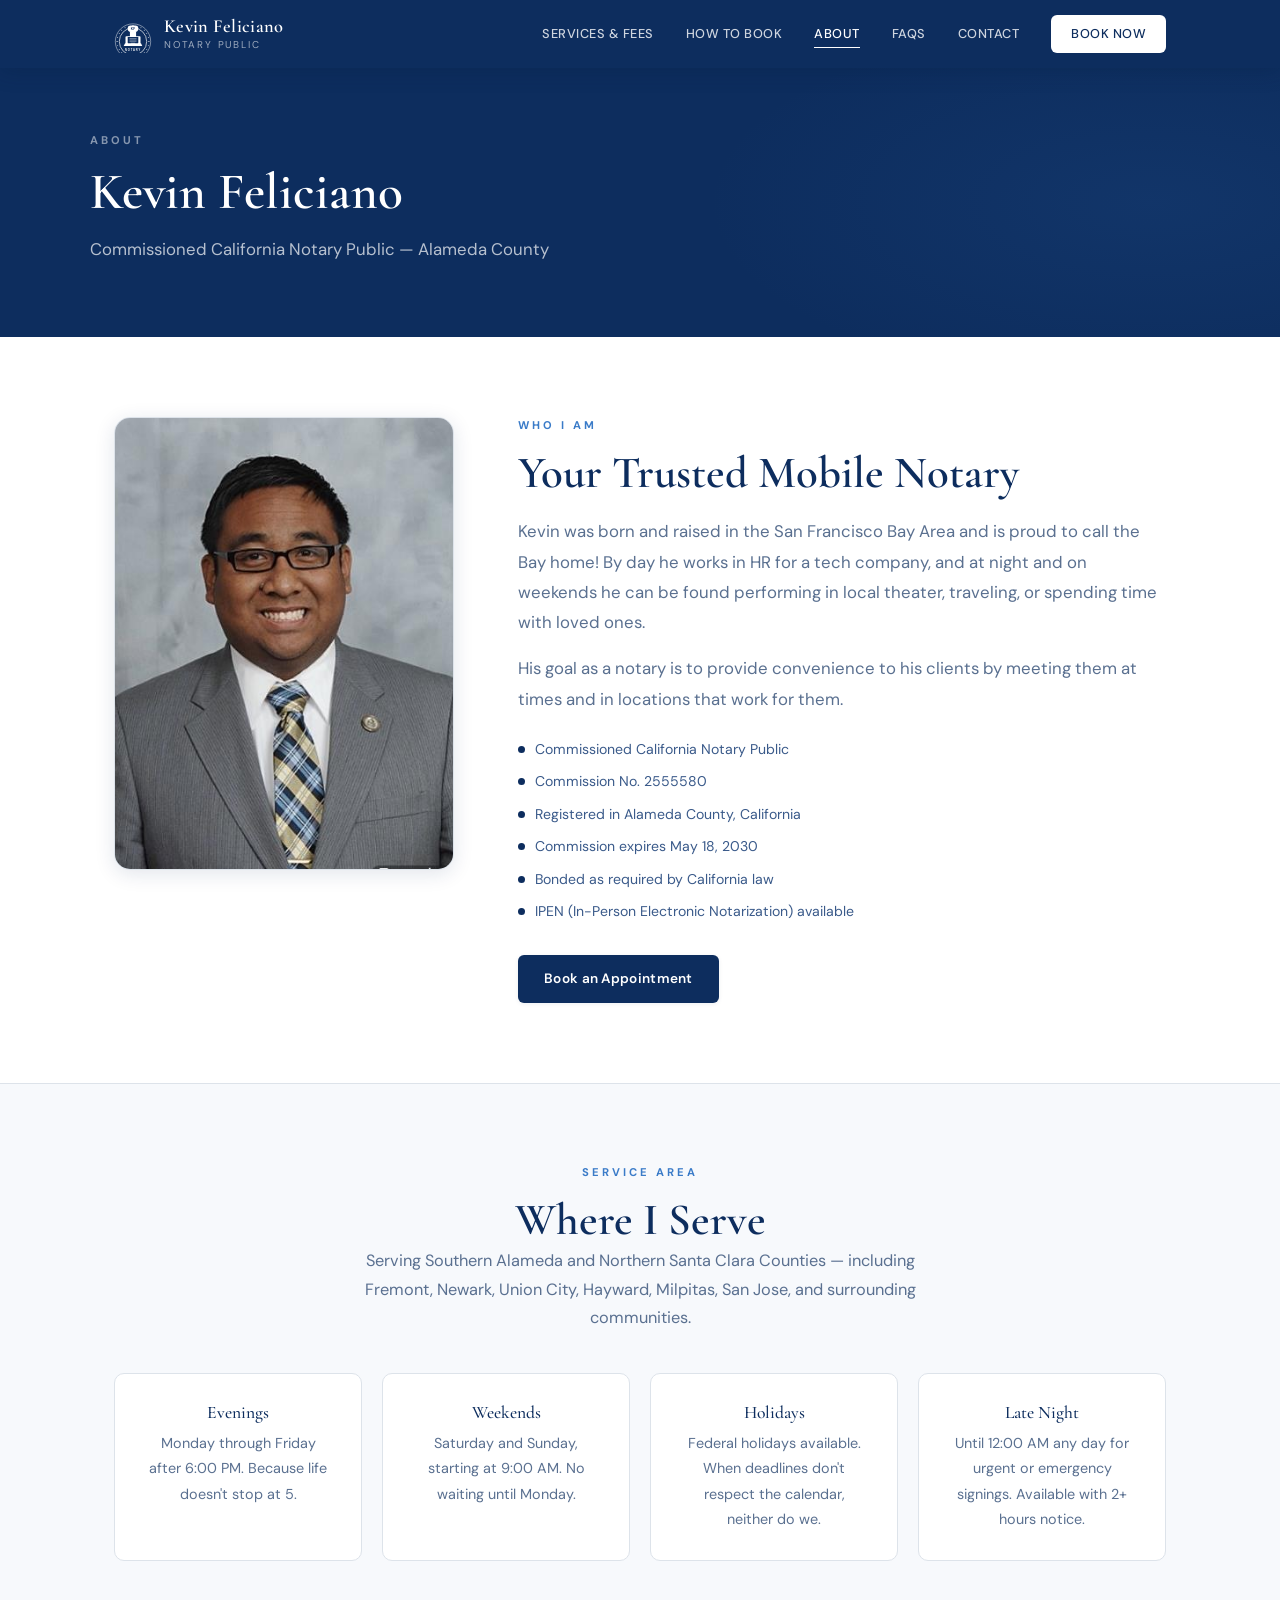
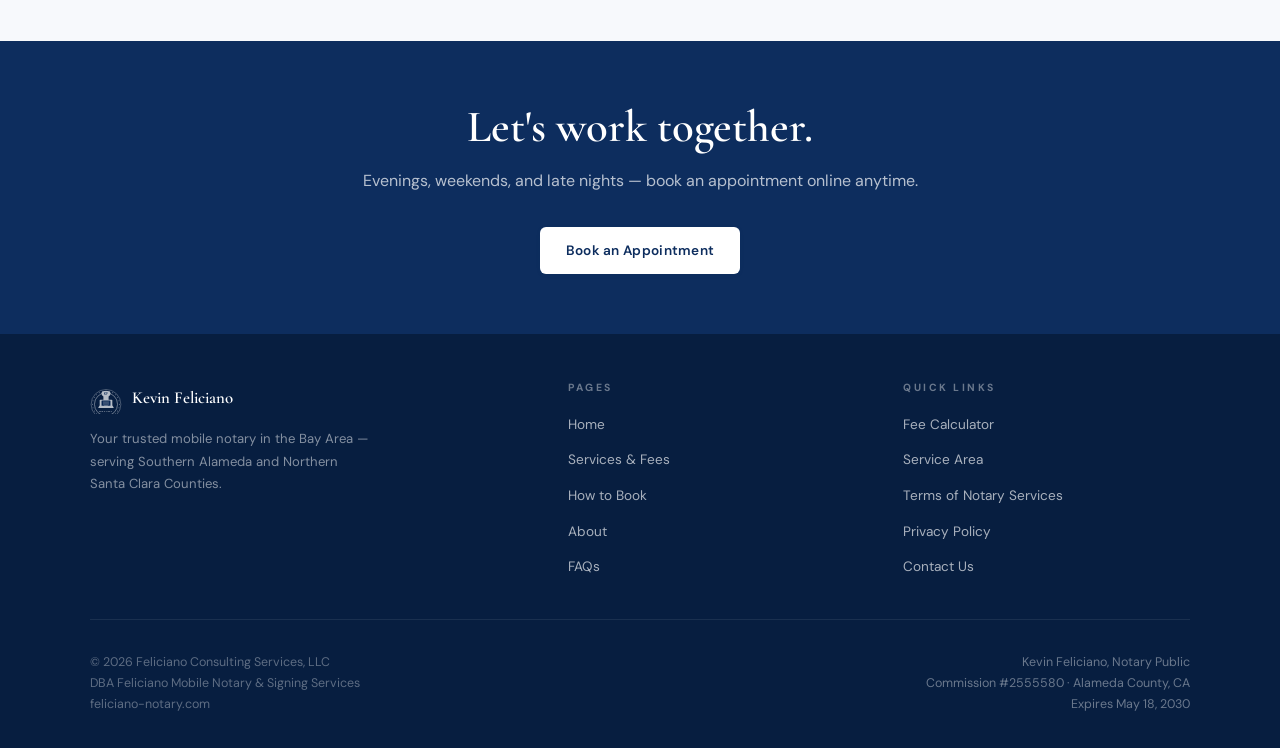
==== about.html @ 1e24d662 "v1" ====
<!DOCTYPE html>
<html lang="en">
<head>
  <meta charset="UTF-8"/><meta name="viewport" content="width=device-width, initial-scale=1.0"/>
  <meta name="description" content="About Kevin Feliciano — commissioned California Notary Public serving Fremont and Southern Alameda County."/>
  <title>About | Feliciano Mobile Notary</title>
  <link rel="stylesheet" href="css/style.css"/>
  <link rel="icon" type="image/png" href="images/favicon-32.png"/>
<!-- Built: 2026-06-03 -->
</head>
<body>
<nav class="nav">
  <div class="nav-inner">
    <a href="index.html" class="nav-brand">
      <svg class="logo-mark" width="38" height="38" viewBox="-43 -58 86 82">
        <circle cx="0" cy="0" r="40" fill="none" stroke="white" stroke-width="1"/>
        <g fill="white"><circle cx="0" cy="-36" r="1.3"/><circle cx="9.3" cy="-34.8" r="1.1"/><circle cx="18" cy="-31.2" r="1.1"/><circle cx="25.5" cy="-25.5" r="1.1"/><circle cx="31.2" cy="-18" r="1.1"/><circle cx="34.8" cy="-9.3" r="1.1"/><circle cx="36" cy="0" r="1.3"/><circle cx="34.8" cy="9.3" r="1.1"/><circle cx="31.2" cy="18" r="1.1"/><circle cx="25.5" cy="25.5" r="1.1"/><circle cx="18" cy="31.2" r="1.1"/><circle cx="9.3" cy="34.8" r="1.1"/><circle cx="0" cy="36" r="1.3"/><circle cx="-9.3" cy="34.8" r="1.1"/><circle cx="-18" cy="31.2" r="1.1"/><circle cx="-25.5" cy="25.5" r="1.1"/><circle cx="-31.2" cy="18" r="1.1"/><circle cx="-34.8" cy="9.3" r="1.1"/><circle cx="-36" cy="0" r="1.3"/><circle cx="-34.8" cy="-9.3" r="1.1"/><circle cx="-31.2" cy="-18" r="1.1"/><circle cx="-25.5" cy="-25.5" r="1.1"/><circle cx="-18" cy="-31.2" r="1.1"/><circle cx="-9.3" cy="-34.8" r="1.1"/></g>
        <circle cx="0" cy="0" r="31" fill="none" stroke="white" stroke-width="1.5"/>
        <path d="M-21,10 L-18,4 L18,4 L21,10 Z" fill="white"/><rect x="-17" y="-12" width="34" height="18" rx="2" fill="white"/><rect x="-7" y="-24" width="14" height="14" rx="2" fill="white"/><rect x="-12" y="-36" width="24" height="14" rx="7" fill="white"/>
        <text x="0" y="-26" font-family="Arial,sans-serif" font-size="7" font-weight="700" fill="#0d2d5e" text-anchor="middle" letter-spacing="0.5">KF</text>
        <rect x="-12" y="-10" width="24" height="14" rx="1" fill="#0d2d5e"/><line x1="-8" y1="-6" x2="8" y2="-6" stroke="white" stroke-width="1.3"/><line x1="-8" y1="-1" x2="8" y2="-1" stroke="white" stroke-width="1.3"/><line x1="-5" y1="4" x2="5" y2="4" stroke="white" stroke-width="1.3"/>
        <text x="0" y="21" font-family="Arial,sans-serif" font-size="6" font-weight="700" fill="white" letter-spacing="2" text-anchor="middle">NOTARY</text>
      </svg>
      <div class="nav-wordmark"><span class="name">Kevin Feliciano</span><span class="sub">Notary Public</span></div>
    </a>
    <div class="nav-links">
      <div class="nav-dropdown">
        <a href="services.html">Services &amp; Fees</a>
        <div class="nav-dropdown-menu">
          <a href="services.html">Services &amp; Fees</a>
          <a href="service-area.html">Service Area</a>
          <a href="calculator.html">Fee Calculator</a>
        </div>
      </div>
      <a href="book.html">How to Book</a>
      <div class="nav-dropdown">
        <a href="about.html" class="active">About</a>
        <div class="nav-dropdown-menu">
          <a href="about.html">About</a>
          <a href="contact.html">Contact</a>
          <a href="service-area.html">Service Area</a>
          <a href="terms.html">Full Terms</a>
        </div>
      </div>
      <a href="faq.html">FAQs</a>
      <a href="contact.html">Contact</a>
      <a href="book.html" class="nav-cta" style="color:#0d2d5e">Book Now</a>
    </div>
    <button class="nav-mobile-toggle" aria-label="Menu"><span></span><span></span><span></span></button>
  </div>
</nav>

<section class="page-hero">
  <div class="page-hero-inner">
    <span class="eyebrow" style="color:rgba(255,255,255,0.5)">About</span>
    <h1>Kevin Feliciano</h1>
    <p>Commissioned California Notary Public — Alameda County</p>
  </div>
</section>

<section class="section">
  <div class="container">
    <div class="about-grid scroll-reveal">
      <div class="about-photo">
        <img src="images/headshot.jpg" alt="Kevin Feliciano, Notary Public" style="width:100%;height:100%;object-fit:cover;object-position:center top"/>
      </div>
      <div class="about-content">
        <span class="eyebrow">Who I Am</span>
        <h2>Your Trusted Mobile Notary</h2>
        <p class="mt-16" style="font-size:1.05rem;line-height:1.8">
          Kevin was born and raised in the San Francisco Bay Area and is proud to call the Bay home! By day he works in HR for a tech company, and at night and on weekends he can be found performing in local theater, traveling, or spending time with loved ones.
        </p>
        <p class="mt-16" style="font-size:1.05rem;line-height:1.8">
          His goal as a notary is to provide convenience to his clients by meeting them at times and in locations that work for them.
        </p>
        <div class="credentials">
          <div class="credential-item"><span class="credential-dot"></span>Commissioned California Notary Public</div>
          <div class="credential-item"><span class="credential-dot"></span>Commission No. 2555580</div>
          <div class="credential-item"><span class="credential-dot"></span>Registered in Alameda County, California</div>
          <div class="credential-item"><span class="credential-dot"></span>Commission expires May 18, 2030</div>
          <div class="credential-item"><span class="credential-dot"></span>Bonded as required by California law</div>
          <div class="credential-item"><span class="credential-dot"></span>IPEN (In-Person Electronic Notarization) available</div>
        </div>
<a href="book.html" class="btn btn-primary">Book an Appointment</a>
      </div>
    </div>
  </div>
</section>

<hr class="divider"/>

<section class="section section-alt">
  <div class="container">
    <div class="section-header text-center scroll-reveal">
      <span class="eyebrow">Service Area</span>
      <h2>Where I Serve</h2>
      <p style="text-align:center;margin:0 auto">Serving Southern Alameda and Northern Santa Clara Counties — including Fremont, Newark, Union City, Hayward, Milpitas, San Jose, and surrounding communities.</p>
    </div>
    <div class="cards-grid scroll-reveal">
      <div class="card text-center">
        <h3>Evenings</h3>
        <p>Monday through Friday after 6:00 PM. Because life doesn't stop at 5.</p>
      </div>
      <div class="card text-center">
        <h3>Weekends</h3>
        <p>Saturday and Sunday, starting at 9:00 AM. No waiting until Monday.</p>
      </div>
      <div class="card text-center">
        <h3>Holidays</h3>
        <p>Federal holidays available. When deadlines don't respect the calendar, neither do we.</p>
      </div>
      <div class="card text-center">
        <h3>Late Night</h3>
        <p>Until 12:00 AM any day for urgent or emergency signings. Available with 2+ hours notice.</p>
      </div>
    </div>
  </div>
</section>

<section class="cta-banner scroll-reveal">
  <div class="container">
    <h2>Let's work together.</h2>
    <p>Evenings, weekends, and late nights — book an appointment online anytime.</p>
    <div class="btn-group">
      <a href="book.html" class="btn btn-white">Book an Appointment</a>
    </div>
  </div>
</section>

<footer class="footer">
  <div class="footer-inner">
    <div class="footer-top">
      <div class="footer-brand">
        <div style="display:flex;align-items:center;gap:10px">
          <svg width="32" height="32" viewBox="-43 -58 86 82" opacity="0.7">
            <circle cx="0" cy="0" r="40" fill="none" stroke="white" stroke-width="1"/>
            <g fill="white"><circle cx="0" cy="-36" r="1.3"/><circle cx="9.3" cy="-34.8" r="1.1"/><circle cx="18" cy="-31.2" r="1.1"/><circle cx="25.5" cy="-25.5" r="1.1"/><circle cx="31.2" cy="-18" r="1.1"/><circle cx="34.8" cy="-9.3" r="1.1"/><circle cx="36" cy="0" r="1.3"/><circle cx="34.8" cy="9.3" r="1.1"/><circle cx="31.2" cy="18" r="1.1"/><circle cx="25.5" cy="25.5" r="1.1"/><circle cx="18" cy="31.2" r="1.1"/><circle cx="9.3" cy="34.8" r="1.1"/><circle cx="0" cy="36" r="1.3"/><circle cx="-9.3" cy="34.8" r="1.1"/><circle cx="-18" cy="31.2" r="1.1"/><circle cx="-25.5" cy="25.5" r="1.1"/><circle cx="-31.2" cy="18" r="1.1"/><circle cx="-34.8" cy="9.3" r="1.1"/><circle cx="-36" cy="0" r="1.3"/><circle cx="-34.8" cy="-9.3" r="1.1"/><circle cx="-31.2" cy="-18" r="1.1"/><circle cx="-25.5" cy="-25.5" r="1.1"/><circle cx="-18" cy="-31.2" r="1.1"/><circle cx="-9.3" cy="-34.8" r="1.1"/></g>
            <circle cx="0" cy="0" r="31" fill="none" stroke="white" stroke-width="1.5"/>
            <path d="M-21,10 L-18,4 L18,4 L21,10 Z" fill="white"/><rect x="-17" y="-12" width="34" height="18" rx="2" fill="white"/><rect x="-7" y="-24" width="14" height="14" rx="2" fill="white"/><rect x="-12" y="-36" width="24" height="14" rx="7" fill="white"/>
            <text x="0" y="-26" font-family="Arial,sans-serif" font-size="7" font-weight="700" fill="#0d2d5e" text-anchor="middle" letter-spacing="0.5">KF</text>
            <rect x="-12" y="-10" width="24" height="14" rx="1" fill="#0d2d5e"/><line x1="-8" y1="-6" x2="8" y2="-6" stroke="white" stroke-width="1.3"/><line x1="-8" y1="-1" x2="8" y2="-1" stroke="white" stroke-width="1.3"/><line x1="-5" y1="4" x2="5" y2="4" stroke="white" stroke-width="1.3"/>
            <text x="0" y="21" font-family="Arial,sans-serif" font-size="6" font-weight="700" fill="white" letter-spacing="2" text-anchor="middle">NOTARY</text>
          </svg>
          <div style="color:white;font-family:'Cormorant Garamond',serif;font-size:1.05rem;font-weight:600">Kevin Feliciano</div>
        </div>
        <p class="tagline">Your trusted mobile notary in the Bay Area — serving Southern Alameda and Northern Santa Clara Counties.</p>
      </div>
      <div class="footer-col">
        <h4>Pages</h4>
        <ul>
          <li><a href="index.html">Home</a></li>
          <li><a href="services.html">Services &amp; Fees</a></li>
          <li><a href="book.html">How to Book</a></li>
          <li><a href="about.html">About</a></li>
          <li><a href="faq.html">FAQs</a></li>
        </ul>
      </div>
      <div class="footer-col">
        <h4>Quick Links</h4>
        <ul>
          <li><a href="calculator.html">Fee Calculator</a></li>
          <li><a href="service-area.html">Service Area</a></li>
          <li><a href="terms.html">Terms of Notary Services</a></li>
          <li><a href="privacy.html">Privacy Policy</a></li>
          <li><a href="contact.html">Contact Us</a></li>
        </ul>
      </div>
    </div>
    <div class="footer-bottom">
      <p class="footer-copyright">&copy; 2026 Feliciano Consulting Services, LLC<br>DBA Feliciano Mobile Notary &amp; Signing Services<br>feliciano-notary.com</p>
      <p class="footer-commission">Kevin Feliciano, Notary Public<br>Commission #2555580 &middot; Alameda County, CA<br>Expires May 18, 2030</p>
    </div>
  </div>
</footer>
<script src="js/main.js"></script>
</body>
</html>
---- css/style.css ----
/* Built: 2026-06-03 */
/* ============================================================
   FELICIANO MOBILE NOTARY — Global Stylesheet
   feliciano-notary.com
   ============================================================ */

@import url('https://fonts.googleapis.com/css2?family=Cormorant+Garamond:wght@400;500;600;700&family=DM+Sans:wght@300;400;500;600;700&display=swap');

/* ── CSS Variables ── */
:root {
  --navy:       #0d2d5e;
  --navy-dark:  #071e40;
  --navy-mid:   #1a3f78;
  --navy-light: #2e5fa3;
  --blue-accent:#3a7bc8;
  --white:      #ffffff;
  --off-white:  #f7f9fc;
  --light-blue: #e8eef8;
  --border:     #dde3ea;
  --text-dark:  #0a1e38;
  --text-mid:   #3a5a8a;
  --text-soft:  #5a7090;
  --text-muted: #8a9ab0;
  --green:      #1a7a4a;
  --red:        #c0392b;
  --gold:       #c9a84c;

  --font-display: 'Cormorant Garamond', Georgia, serif;
  --font-body:    'DM Sans', system-ui, sans-serif;

  --radius-sm: 6px;
  --radius-md: 10px;
  --radius-lg: 16px;
  --shadow-sm: 0 1px 4px rgba(13,45,94,0.08);
  --shadow-md: 0 4px 20px rgba(13,45,94,0.12);
  --shadow-lg: 0 12px 40px rgba(13,45,94,0.18);

  --max-width: 1100px;
  --section-pad: 80px 24px;
}

/* ── Reset ── */
*, *::before, *::after { box-sizing: border-box; margin: 0; padding: 0; }
html { scroll-behavior: smooth; -webkit-text-size-adjust: 100%; }
body {
  font-family: var(--font-body);
  color: var(--text-dark);
  background: var(--white);
  line-height: 1.6;
  font-size: 16px;
  overflow-x: hidden;
}
img { max-width: 100%; display: block; }
a { color: inherit; text-decoration: none; }
ul { list-style: none; }
button { cursor: pointer; border: none; background: none; font-family: inherit; }

/* ── Typography ── */
h1, h2, h3, h4 {
  font-family: var(--font-display);
  line-height: 1.2;
  color: var(--navy);
}
h1 { font-size: clamp(2.2rem, 5vw, 3.8rem); font-weight: 600; }
h2 { font-size: clamp(1.8rem, 3.5vw, 2.8rem); font-weight: 600; }
h3 { font-size: clamp(1.2rem, 2vw, 1.5rem); font-weight: 500; }
h4 { font-size: 1.1rem; font-weight: 500; }
p  { color: var(--text-soft); line-height: 1.75; }

.eyebrow {
  font-family: var(--font-body);
  font-size: 0.7rem;
  font-weight: 700;
  letter-spacing: 3px;
  text-transform: uppercase;
  color: var(--blue-accent);
  margin-bottom: 12px;
  display: block;
}

/* ── Layout ── */
.container { max-width: var(--max-width); margin: 0 auto; padding: 0 24px; }
.section    { padding: var(--section-pad); }
.section-alt { background: var(--off-white); }
.section-navy {
  background: var(--navy);
  color: var(--white);
}
.section-navy h2, .section-navy h3 { color: var(--white); }
.section-navy p { color: rgba(255,255,255,0.75); }
.section-navy .eyebrow { color: rgba(255,255,255,0.55); }

/* ── Buttons ── */
.btn {
  display: inline-flex;
  align-items: center;
  gap: 8px;
  padding: 13px 26px;
  border-radius: var(--radius-sm);
  font-family: var(--font-body);
  font-size: 0.85rem;
  font-weight: 600;
  letter-spacing: 0.3px;
  transition: all 0.2s ease;
  white-space: nowrap;
}
.btn-primary {
  background: var(--navy);
  color: var(--white);
  box-shadow: var(--shadow-sm);
}
.btn-primary:hover { background: var(--navy-dark); box-shadow: var(--shadow-md); transform: translateY(-1px); }
.btn-white {
  background: var(--white);
  color: var(--navy);
  box-shadow: var(--shadow-sm);
}
.btn-white:hover { background: var(--off-white); transform: translateY(-1px); }
.btn-outline {
  background: transparent;
  color: var(--navy);
  border: 1.5px solid var(--navy);
}
.btn-outline:hover { background: var(--navy); color: var(--white); }
.btn-outline-white {
  background: transparent;
  color: var(--white);
  border: 1.5px solid rgba(255,255,255,0.5);
}
.btn-outline-white:hover { background: rgba(255,255,255,0.1); border-color: white; }
.btn-ghost {
  color: var(--navy);
  font-weight: 600;
  font-size: 0.85rem;
  padding: 0;
  display: inline-flex;
  align-items: center;
  gap: 6px;
}
.btn-ghost:hover { color: var(--blue-accent); }
.btn-ghost::after { content: '→'; transition: transform 0.2s; }
.btn-ghost:hover::after { transform: translateX(4px); }

/* ── Navigation ── */
.nav {
  background: var(--navy);
  position: sticky;
  top: 0;
  z-index: 100;
  box-shadow: 0 2px 20px rgba(7,30,64,0.3);
}
.nav-inner {
  max-width: var(--max-width);
  margin: 0 auto;
  padding: 0 24px;
  display: flex;
  align-items: center;
  justify-content: space-between;
  height: 68px;
}
.nav-brand {
  display: flex;
  align-items: center;
  gap: 12px;
}
.nav-wordmark { color: var(--white); }
.nav-wordmark .name {
  font-family: var(--font-display);
  font-size: 1.15rem;
  font-weight: 600;
  letter-spacing: 0.3px;
  display: block;
  line-height: 1.2;
}
.nav-wordmark .sub {
  font-size: 0.62rem;
  letter-spacing: 1.8px;
  text-transform: uppercase;
  color: rgba(255,255,255,0.6);
  display: block;
}
.nav-links {
  display: flex;
  align-items: center;
  gap: 32px;
}
.nav-links a {
  color: rgba(255,255,255,0.8);
  font-size: 0.8rem;
  font-weight: 500;
  letter-spacing: 0.5px;
  text-transform: uppercase;
  transition: color 0.2s;
  position: relative;
}
.nav-links a::after {
  content: '';
  position: absolute;
  bottom: -4px;
  left: 0;
  width: 0;
  height: 1.5px;
  background: var(--white);
  transition: width 0.2s;
}
.nav-links a:hover { color: var(--white); }
.nav-links a:hover::after { width: 100%; }
.nav-links a.active { color: var(--white); }
.nav-links a.active::after { width: 100%; }
.nav-cta {
  background: var(--white);
  color: var(--navy);
  padding: 9px 20px;
  border-radius: var(--radius-sm);
  font-size: 0.8rem;
  font-weight: 700;
  transition: all 0.2s;
}
.nav-cta:hover { background: var(--light-blue); transform: translateY(-1px); }
.nav-mobile-toggle { display: none; }

/* Mobile nav */
@media(max-width:768px) {
  .nav-links { display: none; flex-direction: column; gap: 0; }
  .nav-links.open {
    display: flex;
    position: absolute;
    top: 68px;
    left: 0;
    right: 0;
    background: var(--navy-dark);
    padding: 16px 0;
    box-shadow: var(--shadow-lg);
  }
  .nav-links a { padding: 14px 24px; color: rgba(255,255,255,0.85); }
  .nav-links a::after { display: none; }
  .nav-links .nav-cta { margin: 12px 24px 4px; display: block; text-align: center; }
  .nav-mobile-toggle {
    display: flex;
    flex-direction: column;
    gap: 5px;
    padding: 8px;
    cursor: pointer;
  }
  .nav-mobile-toggle span {
    display: block;
    width: 22px;
    height: 2px;
    background: white;
    border-radius: 2px;
    transition: all 0.3s;
  }
}

/* ── Logo SVG (inline, reused in nav + footer) ── */
.logo-mark { flex-shrink: 0; }

/* ── Hero ── */
.hero {
  background: var(--navy);
  position: relative;
  overflow: hidden;
  padding: 100px 24px 110px;
}
.hero::before {
  content: '';
  position: absolute;
  inset: 0;
  background:
    radial-gradient(ellipse 60% 80% at 80% 50%, rgba(58,123,200,0.12) 0%, transparent 70%),
    radial-gradient(ellipse 40% 60% at 10% 80%, rgba(13,45,94,0.4) 0%, transparent 60%);
  pointer-events: none;
}
.hero-inner {
  max-width: var(--max-width);
  margin: 0 auto;
  position: relative;
  z-index: 1;
  display: grid;
  grid-template-columns: 1fr auto;
  gap: 60px;
  align-items: center;
}
.hero-badge {
  display: inline-flex;
  align-items: center;
  gap: 8px;
  background: rgba(255,255,255,0.1);
  border: 1px solid rgba(255,255,255,0.15);
  color: rgba(255,255,255,0.9);
  font-size: 0.7rem;
  font-weight: 600;
  letter-spacing: 2.5px;
  text-transform: uppercase;
  padding: 7px 16px;
  border-radius: 40px;
  margin-bottom: 24px;
}
.hero-badge::before { content: '✦'; font-size: 0.6rem; color: var(--gold); }
.hero h1 {
  color: var(--white);
  font-size: clamp(2.4rem, 5vw, 4rem);
  line-height: 1.15;
  margin-bottom: 20px;
  font-weight: 600;
}
.hero h1 em { font-style: italic; color: rgba(255,255,255,0.75); }
.hero-tagline {
  color: rgba(255,255,255,0.72);
  font-size: 1.05rem;
  line-height: 1.7;
  max-width: 480px;
  margin-bottom: 36px;
}
.hero-btns { display: flex; gap: 14px; flex-wrap: wrap; }
.hero-seal {
  opacity: 0.06;
  flex-shrink: 0;
}
#hero-calc {
  align-self: flex-start;
}
@media(max-width:960px) {
  .hero-inner { grid-template-columns: 1fr; }
  #hero-calc { width: 100%; max-width: 400px; }
  .hero-seal { display: none; }
}
@media(max-width:768px) {
  .hero { padding: 48px 24px 56px; }
  #hero-calc { display: none; }
}

/* ── Trust bar ── */
.trust-bar {
  background: var(--off-white);
  border-top: 1px solid var(--border);
  border-bottom: 1px solid var(--border);
  padding: 16px 24px;
}
.trust-bar-inner {
  max-width: var(--max-width);
  margin: 0 auto;
  display: flex;
  align-items: center;
  gap: 32px;
  flex-wrap: wrap;
  justify-content: center;
}
.trust-item {
  display: flex;
  align-items: center;
  gap: 8px;
  font-size: 0.78rem;
  font-weight: 600;
  color: var(--text-mid);
  letter-spacing: 0.3px;
}
.trust-dot {
  width: 5px;
  height: 5px;
  background: var(--navy);
  border-radius: 50%;
  flex-shrink: 0;
}

/* ── Section header ── */
.section-header { margin-bottom: 40px; }
.section-header p { max-width: 560px; margin-top: 12px; font-size: 1.02rem; }

/* ── Cards ── */
.card {
  background: var(--white);
  border: 1px solid var(--border);
  border-radius: var(--radius-md);
  padding: 28px;
  transition: box-shadow 0.2s, transform 0.2s;
}
.card:hover { box-shadow: var(--shadow-md); transform: translateY(-2px); }
.card-top-accent { border-top: 3px solid var(--navy); }

.cards-grid { display: grid; grid-template-columns: repeat(auto-fit, minmax(240px, 1fr)); gap: 20px; }

.card h3 { font-size: 1.1rem; margin-bottom: 8px; }
.card p  { font-size: 0.9rem; }
.card-price {
  font-family: var(--font-display);
  font-size: 1.8rem;
  font-weight: 600;
  color: var(--navy);
  margin-top: 16px;
}
.card-price span { font-size: 0.85rem; font-weight: 400; color: var(--text-muted); font-family: var(--font-body); }

/* ── Fee table ── */
.fee-table-wrap { overflow-x: auto; border-radius: var(--radius-md); border: 1px solid var(--border); }
.fee-table {
  width: 100%;
  border-collapse: collapse;
  font-size: 0.9rem;
}
.fee-table th {
  background: var(--navy);
  color: var(--white);
  padding: 13px 18px;
  text-align: left;
  font-size: 0.75rem;
  letter-spacing: 1px;
  text-transform: uppercase;
  font-weight: 600;
  font-family: var(--font-body);
}
.fee-table td {
  padding: 12px 18px;
  border-bottom: 1px solid var(--border);
  color: var(--text-dark);
}
.fee-table tr:last-child td { border-bottom: none; }
.fee-table tr:nth-child(even) td { background: var(--off-white); }
.tag-na    { color: var(--red);   font-weight: 600; font-size: 0.82rem; }
.tag-free  { color: var(--green); font-weight: 600; font-size: 0.82rem; }
.tag-fee   { color: var(--navy);  font-weight: 700; font-size: 0.88rem; }

/* ── Steps ── */
.steps { display: flex; flex-direction: column; gap: 0; }
.step {
  display: grid;
  grid-template-columns: 48px 1fr;
  gap: 20px;
  align-items: flex-start;
  padding: 24px 0;
  border-bottom: 1px solid var(--border);
}
.step:last-child { border-bottom: none; }
.step-num {
  width: 44px;
  height: 44px;
  background: var(--navy);
  color: var(--white);
  border-radius: 50%;
  display: flex;
  align-items: center;
  justify-content: center;
  font-family: var(--font-display);
  font-size: 1.2rem;
  font-weight: 600;
  flex-shrink: 0;
}
.step-content h3 { font-size: 1.05rem; margin-bottom: 6px; }
.step-content p  { font-size: 0.9rem; }

/* ── FAQ ── */
.faq-list { display: flex; flex-direction: column; gap: 0; }
.faq-item {
  border-bottom: 1px solid var(--border);
}
.faq-item:first-child { border-top: 1px solid var(--border); }
.faq-q {
  width: 100%;
  text-align: left;
  padding: 18px 0;
  display: flex;
  justify-content: space-between;
  align-items: center;
  gap: 16px;
  font-family: var(--font-body);
  font-size: 0.95rem;
  font-weight: 600;
  color: var(--navy);
  background: none;
  border: none;
  cursor: pointer;
  transition: color 0.2s;
}
.faq-q:hover { color: var(--blue-accent); }
.faq-icon {
  width: 22px;
  height: 22px;
  border: 1.5px solid var(--border);
  border-radius: 50%;
  display: flex;
  align-items: center;
  justify-content: center;
  flex-shrink: 0;
  transition: all 0.2s;
  font-size: 0.75rem;
  color: var(--navy);
}
.faq-item.open .faq-icon { background: var(--navy); color: white; border-color: var(--navy); transform: rotate(45deg); }
.faq-a {
  font-size: 0.9rem;
  color: var(--text-soft);
  line-height: 1.75;
  max-height: 0;
  overflow: hidden;
  transition: max-height 0.35s ease, padding 0.2s ease;
  padding: 0;
}
.faq-item.open .faq-a { max-height: 400px; padding-bottom: 18px; }

/* ── CTA banner ── */
.cta-banner {
  background: var(--navy);
  padding: 60px 24px;
  text-align: center;
}
.cta-banner h2 { color: var(--white); margin-bottom: 12px; }
.cta-banner p  { color: rgba(255,255,255,0.7); margin-bottom: 32px; font-size: 1rem; }
.cta-banner .btn-group { display: flex; gap: 14px; justify-content: center; flex-wrap: wrap; }

/* ── Contact cards ── */
.contact-grid { display: grid; grid-template-columns: repeat(auto-fit, minmax(220px, 1fr)); gap: 16px; margin-bottom: 32px; }
.contact-card {
  background: var(--white);
  border: 1px solid var(--border);
  border-radius: var(--radius-md);
  padding: 20px 22px;
}
.contact-card .c-label {
  font-size: 0.65rem;
  font-weight: 700;
  letter-spacing: 2px;
  text-transform: uppercase;
  color: var(--text-muted);
  margin-bottom: 6px;
}
.contact-card .c-val {
  font-size: 0.95rem;
  font-weight: 700;
  color: var(--navy);
  word-break: break-word;
}
.contact-card .c-note { font-size: 0.78rem; color: var(--text-muted); margin-top: 3px; }

/* ── About ── */
.about-grid {
  display: grid;
  grid-template-columns: 340px 1fr;
  gap: 64px;
  align-items: start;
}
.about-photo {
  border-radius: var(--radius-lg);
  overflow: hidden;
  background: var(--light-blue);
  aspect-ratio: 3/4;
  display: flex;
  align-items: center;
  justify-content: center;
  border: 1px solid var(--border);
  box-shadow: var(--shadow-md);
}
.about-photo .placeholder {
  text-align: center;
  color: var(--text-muted);
  padding: 24px;
}
.about-photo .placeholder svg { margin: 0 auto 16px; opacity: 0.3; }
.about-photo .placeholder p { font-size: 0.85rem; }
.about-content .credentials {
  display: flex;
  flex-direction: column;
  gap: 10px;
  margin: 24px 0 32px;
}
.credential-item {
  display: flex;
  align-items: center;
  gap: 10px;
  font-size: 0.88rem;
  color: var(--text-mid);
}
.credential-dot {
  width: 7px;
  height: 7px;
  background: var(--navy);
  border-radius: 50%;
  flex-shrink: 0;
}
@media(max-width:768px) {
  .about-grid { grid-template-columns: 1fr; }
  .about-photo { aspect-ratio: 1/1; max-width: 280px; }
}

/* ── Teaser sections (home page) ── */
.teaser-grid { display: grid; grid-template-columns: 1fr 1fr; gap: 48px; align-items: center; }
.teaser-grid.reverse { direction: rtl; }
.teaser-grid.reverse > * { direction: ltr; }
@media(max-width:768px) {
  .teaser-grid { grid-template-columns: 1fr; gap: 32px; }
  .teaser-grid.reverse { direction: ltr; }
}
.teaser-visual {
  background: var(--light-blue);
  border-radius: var(--radius-lg);
  padding: 40px;
  display: flex;
  align-items: center;
  justify-content: center;
  aspect-ratio: 4/3;
  border: 1px solid var(--border);
}

/* ── Page hero (inner pages) ── */
.page-hero {
  background: var(--navy);
  padding: 64px 24px 72px;
  position: relative;
  overflow: hidden;
}
.page-hero::before {
  content: '';
  position: absolute;
  inset: 0;
  background: radial-gradient(ellipse 50% 100% at 90% 50%, rgba(58,123,200,0.1) 0%, transparent 70%);
}
.page-hero-inner {
  max-width: var(--max-width);
  margin: 0 auto;
  position: relative;
  z-index: 1;
}
.page-hero h1 { color: var(--white); font-size: clamp(2rem, 4vw, 3.2rem); margin-bottom: 12px; }
.page-hero p  { color: rgba(255,255,255,0.7); font-size: 1.05rem; max-width: 520px; }

/* ── Footer ── */
.footer { background: var(--navy-dark); padding: 48px 24px 32px; }
.footer-inner {
  max-width: var(--max-width);
  margin: 0 auto;
}
.footer-top {
  display: grid;
  grid-template-columns: 1.5fr 1fr 1fr;
  gap: 48px;
  padding-bottom: 40px;
  border-bottom: 1px solid rgba(255,255,255,0.08);
  margin-bottom: 32px;
}
.footer-brand .tagline {
  color: rgba(255,255,255,0.5);
  font-size: 0.82rem;
  line-height: 1.7;
  margin-top: 14px;
  max-width: 280px;
}
.footer-col h4 {
  color: rgba(255,255,255,0.4);
  font-family: var(--font-body);
  font-size: 0.65rem;
  font-weight: 700;
  letter-spacing: 2.5px;
  text-transform: uppercase;
  margin-bottom: 16px;
}
.footer-col ul { display: flex; flex-direction: column; gap: 10px; }
.footer-col ul a {
  color: rgba(255,255,255,0.65);
  font-size: 0.85rem;
  transition: color 0.2s;
}
.footer-col ul a:hover { color: var(--white); }
.footer-bottom {
  display: flex;
  justify-content: space-between;
  align-items: flex-start;
  gap: 24px;
  flex-wrap: wrap;
}
.footer-copyright {
  color: rgba(255,255,255,0.35);
  font-size: 0.78rem;
  line-height: 1.7;
}
.footer-commission {
  color: rgba(255,255,255,0.4);
  font-size: 0.78rem;
  text-align: right;
  line-height: 1.7;
}
@media(max-width:768px) {
  .footer-top { grid-template-columns: 1fr; gap: 32px; }
  .footer-bottom { flex-direction: column; }
  .footer-commission { text-align: left; }
}

/* ── Divider ── */
.divider { border: none; border-top: 1px solid var(--border); margin: 0; }

/* ── Animations ── */
@keyframes fadeUp {
  from { opacity: 0; transform: translateY(20px); }
  to   { opacity: 1; transform: translateY(0); }
}
.fade-up { animation: fadeUp 0.6s ease both; }
.fade-up-1 { animation-delay: 0.1s; }
.fade-up-2 { animation-delay: 0.2s; }
.fade-up-3 { animation-delay: 0.3s; }
.fade-up-4 { animation-delay: 0.4s; }

/* ── Utility ── */
.text-center { text-align: center; }
.text-center .section-header p { margin-left: auto; margin-right: auto; }
.mt-8  { margin-top: 8px; }
.mt-16 { margin-top: 16px; }
.mt-24 { margin-top: 24px; }
.mt-32 { margin-top: 32px; }
.mt-40 { margin-top: 40px; }
.mb-8  { margin-bottom: 8px; }
.mb-16 { margin-bottom: 16px; }
.mb-24 { margin-bottom: 24px; }
.mb-32 { margin-bottom: 32px; }
.gap-12 { gap: 12px; }
.flex   { display: flex; }
.flex-wrap { flex-wrap: wrap; }
.items-center { align-items: center; }
.two-col { display: grid; grid-template-columns: 1fr 1fr; gap: 48px; }
@media(max-width:768px) { .two-col { grid-template-columns: 1fr; gap: 32px; } }

/* ── Dropdown nav ── */
.nav-dropdown {
  position: relative;
  padding-bottom: 20px; /* extends hover zone downward so mouse doesn't leave */
  margin-bottom: -20px; /* compensates so layout isn't affected */
}
.nav-dropdown > a {
  display: flex;
  align-items: center;
}
.nav-dropdown-menu {
  position: absolute;
  top: calc(100% - 20px); /* sits flush under the extended padding */
  left: 50%;
  transform: translateX(-50%);
  background: var(--navy-dark);
  border: 1px solid rgba(255,255,255,0.08);
  border-radius: var(--radius-md);
  padding: 8px 0;
  min-width: 180px;
  opacity: 0;
  visibility: hidden;
  pointer-events: none;
  transition: opacity 0.15s ease;
  box-shadow: var(--shadow-lg);
  z-index: 200;
}
.nav-dropdown:hover .nav-dropdown-menu {
  opacity: 1;
  visibility: visible;
  pointer-events: auto;
}
.nav-dropdown-menu a {
  display: block;
  padding: 10px 18px;
  color: rgba(255,255,255,0.8) !important;
  font-size: 0.8rem !important;
  font-weight: 500 !important;
  transition: background 0.15s, color 0.15s;
  text-transform: uppercase;
  letter-spacing: 0.5px;
}
.nav-dropdown-menu a::after { display: none !important; }
.nav-dropdown-menu a:hover {
  background: rgba(255,255,255,0.07);
  color: white !important;
}
@media(max-width:768px) {
  .nav-dropdown { padding-bottom: 0; margin-bottom: 0; }
  .nav-dropdown-menu {
    position: static;
    opacity: 1;
    visibility: visible;
    pointer-events: auto;
    transform: none;
    box-shadow: none;
    border: none;
    border-radius: 0;
    background: rgba(0,0,0,0.2);
    padding: 0;
    min-width: unset;
    top: auto;
  }
  .nav-dropdown-menu a { padding: 10px 24px 10px 36px !important; }
}

/* Hide number input spin arrows */
input[type=number]::-webkit-inner-spin-button,
input[type=number]::-webkit-outer-spin-button { -webkit-appearance: none; margin: 0; }
input[type=number] { -moz-appearance: textfield; }
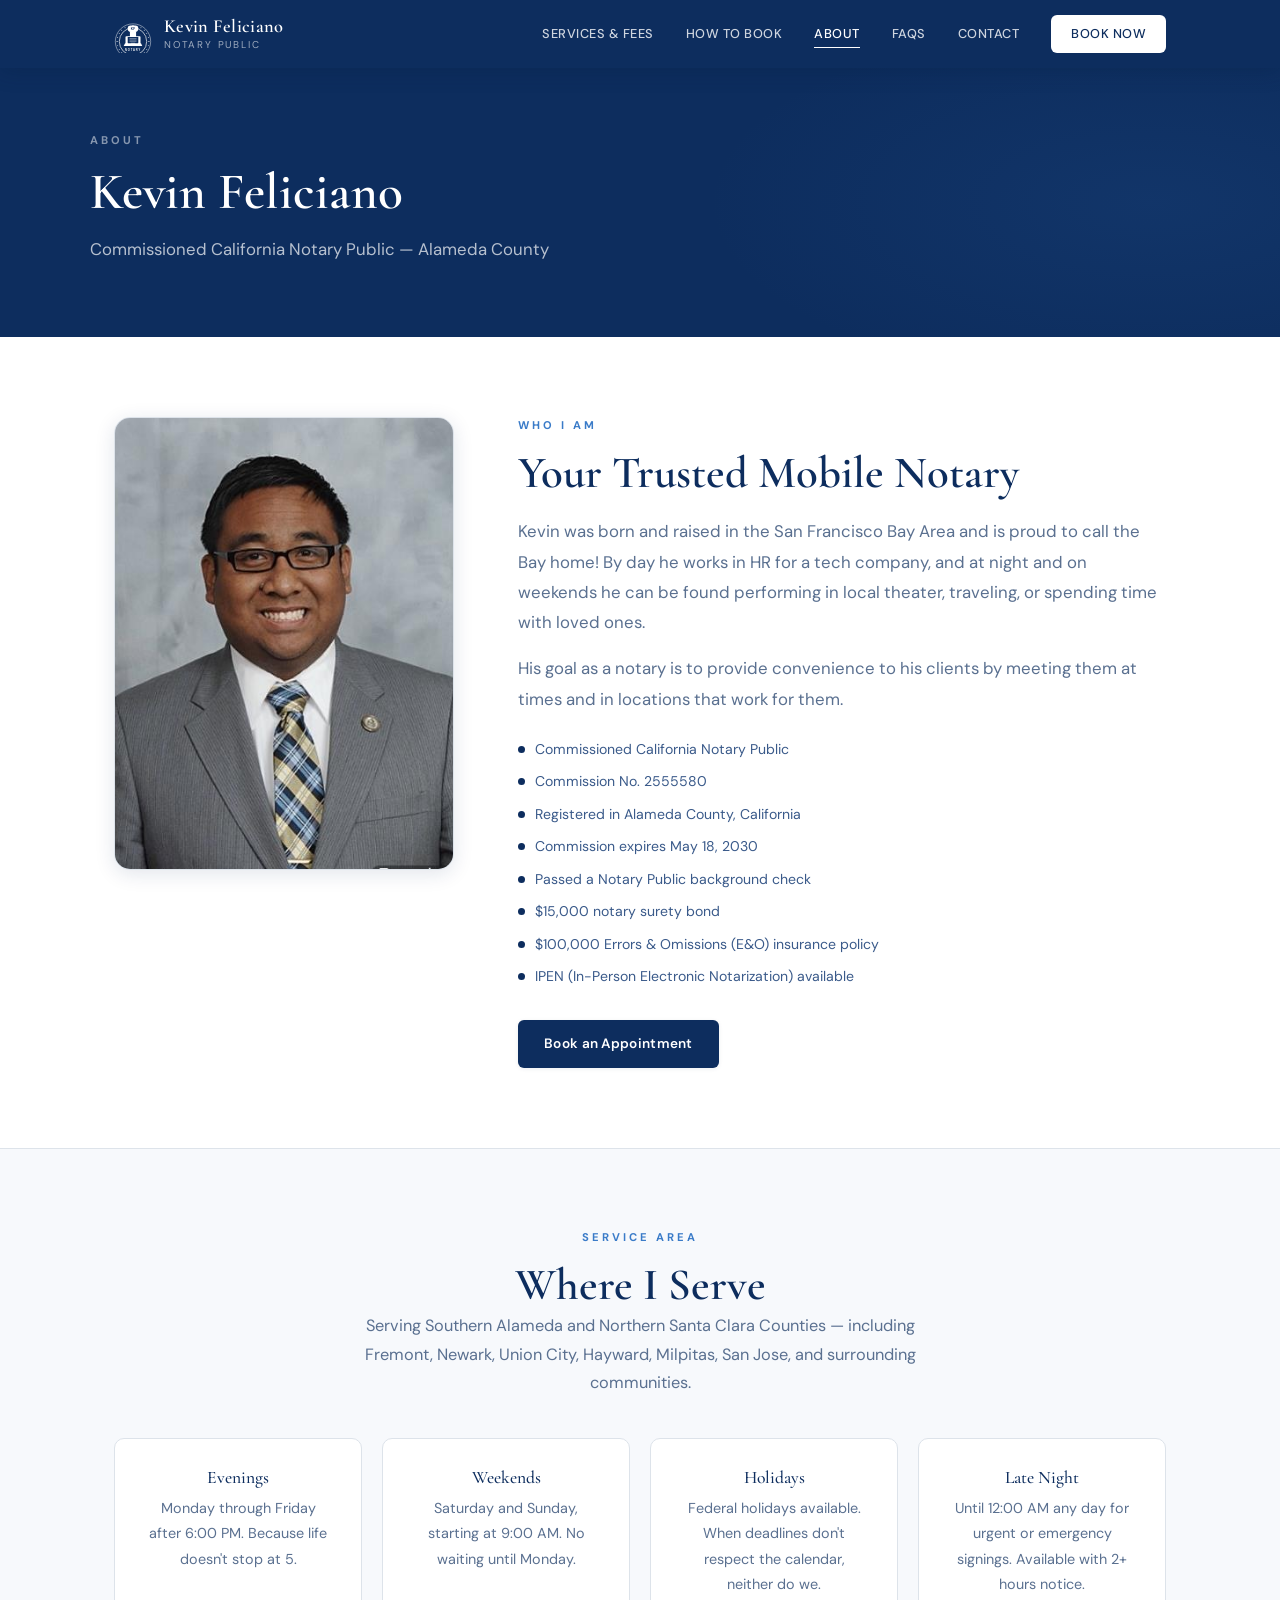
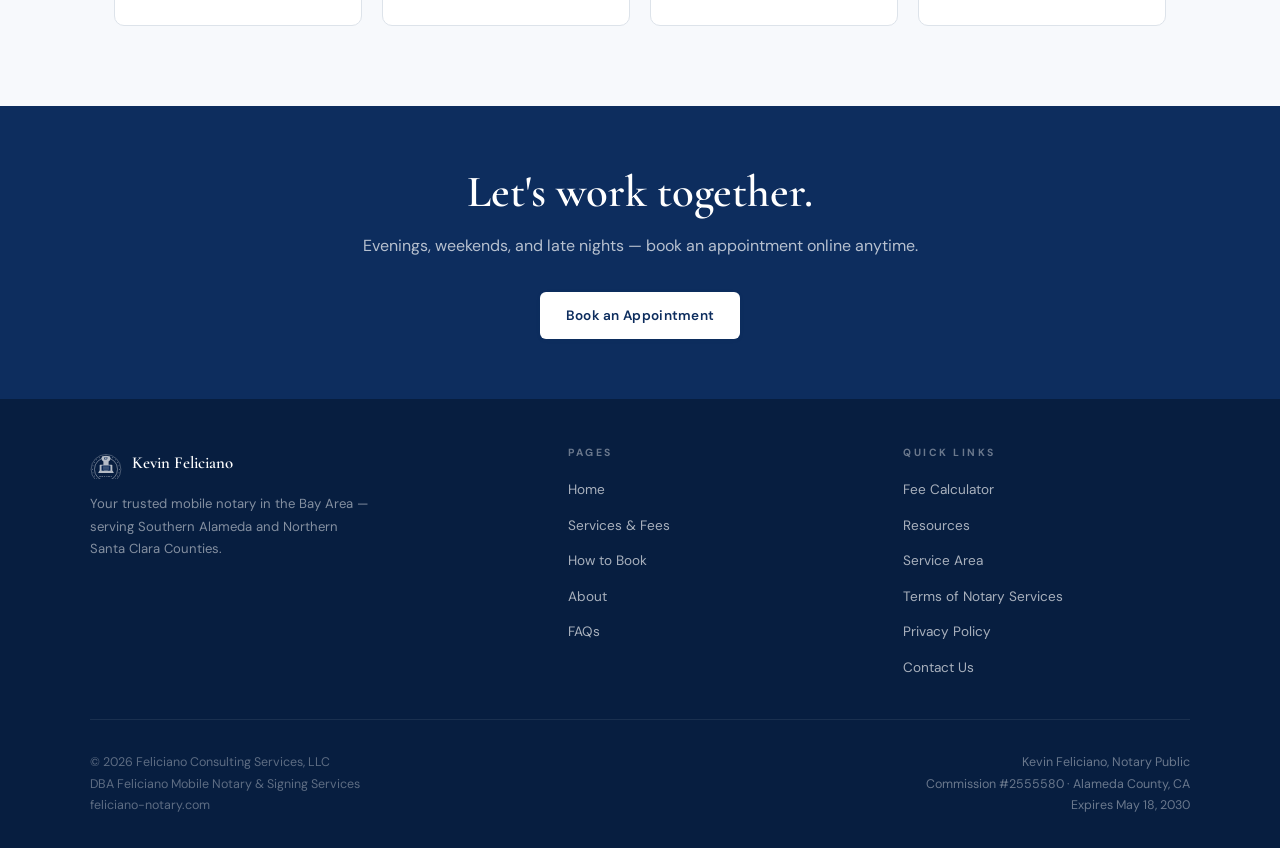
==== commit 38f4b2e8: "Add files via upload" ====
--- a/about.html
+++ b/about.html
@@ -7,6 +7,126 @@
   <link rel="stylesheet" href="css/style.css"/>
   <link rel="icon" type="image/png" href="images/favicon-32.png"/>
 <!-- Built: 2026-06-03 -->
+<script type="application/ld+json">
+{
+  "@context": "https://schema.org",
+  "@type": [
+    "LegalService",
+    "ProfessionalService"
+  ],
+  "name": "Feliciano Mobile Notary & Signing Services",
+  "legalName": "Feliciano Consulting Services, LLC",
+  "description": "Professional mobile notary services in Fremont, CA and the surrounding Bay Area. Available evenings, weekends, and holidays. Serving Southern Alameda and Northern Santa Clara Counties.",
+  "url": "https://www.feliciano-notary.com",
+  "founder": {
+    "@type": "Person",
+    "name": "Kevin Feliciano"
+  },
+  "areaServed": [
+    {
+      "@type": "City",
+      "name": "Fremont"
+    },
+    {
+      "@type": "City",
+      "name": "Newark"
+    },
+    {
+      "@type": "City",
+      "name": "Union City"
+    },
+    {
+      "@type": "City",
+      "name": "Hayward"
+    },
+    {
+      "@type": "City",
+      "name": "Milpitas"
+    },
+    {
+      "@type": "City",
+      "name": "San Jose"
+    },
+    {
+      "@type": "City",
+      "name": "Sunnyvale"
+    },
+    {
+      "@type": "City",
+      "name": "Santa Clara"
+    },
+    {
+      "@type": "City",
+      "name": "Castro Valley"
+    },
+    {
+      "@type": "City",
+      "name": "San Leandro"
+    },
+    {
+      "@type": "City",
+      "name": "Sunol"
+    },
+    {
+      "@type": "City",
+      "name": "San Lorenzo"
+    }
+  ],
+  "serviceArea": {
+    "@type": "GeoCircle",
+    "geoMidpoint": {
+      "@type": "GeoCoordinates",
+      "latitude": 37.5485,
+      "longitude": -121.9886
+    },
+    "geoRadius": "24140"
+  },
+  "priceRange": "$$",
+  "paymentAccepted": "Cash, Check, Card",
+  "openingHours": [
+    "Sa 09:00-21:00",
+    "Su 09:00-21:00",
+    "Mo-Fr 18:00-00:00"
+  ],
+  "makesOffer": [
+    {
+      "@type": "Offer",
+      "itemOffered": {
+        "@type": "Service",
+        "name": "Acknowledgment"
+      }
+    },
+    {
+      "@type": "Offer",
+      "itemOffered": {
+        "@type": "Service",
+        "name": "Jurat"
+      }
+    },
+    {
+      "@type": "Offer",
+      "itemOffered": {
+        "@type": "Service",
+        "name": "Certified Copy of Power of Attorney"
+      }
+    },
+    {
+      "@type": "Offer",
+      "itemOffered": {
+        "@type": "Service",
+        "name": "Loan Signing Services"
+      }
+    },
+    {
+      "@type": "Offer",
+      "itemOffered": {
+        "@type": "Service",
+        "name": "In-Person Electronic Notarization (IPEN)"
+      }
+    }
+  ]
+}
+</script>
 </head>
 <body>
 <nav class="nav">
@@ -30,6 +150,7 @@
           <a href="services.html">Services &amp; Fees</a>
           <a href="service-area.html">Service Area</a>
           <a href="calculator.html">Fee Calculator</a>
+          <a href="resources.html">Resources</a>
         </div>
       </div>
       <a href="book.html">How to Book</a>
@@ -78,7 +199,9 @@
           <div class="credential-item"><span class="credential-dot"></span>Commission No. 2555580</div>
           <div class="credential-item"><span class="credential-dot"></span>Registered in Alameda County, California</div>
           <div class="credential-item"><span class="credential-dot"></span>Commission expires May 18, 2030</div>
-          <div class="credential-item"><span class="credential-dot"></span>Bonded as required by California law</div>
+          <div class="credential-item"><span class="credential-dot"></span>Passed a Notary Public background check</div>
+          <div class="credential-item"><span class="credential-dot"></span>$15,000 notary surety bond</div>
+          <div class="credential-item"><span class="credential-dot"></span>$100,000 Errors &amp; Omissions (E&amp;O) insurance policy</div>
           <div class="credential-item"><span class="credential-dot"></span>IPEN (In-Person Electronic Notarization) available</div>
         </div>
 <a href="book.html" class="btn btn-primary">Book an Appointment</a>
@@ -159,6 +282,7 @@
         <h4>Quick Links</h4>
         <ul>
           <li><a href="calculator.html">Fee Calculator</a></li>
+          <li><a href="resources.html">Resources</a></li>
           <li><a href="service-area.html">Service Area</a></li>
           <li><a href="terms.html">Terms of Notary Services</a></li>
           <li><a href="privacy.html">Privacy Policy</a></li>
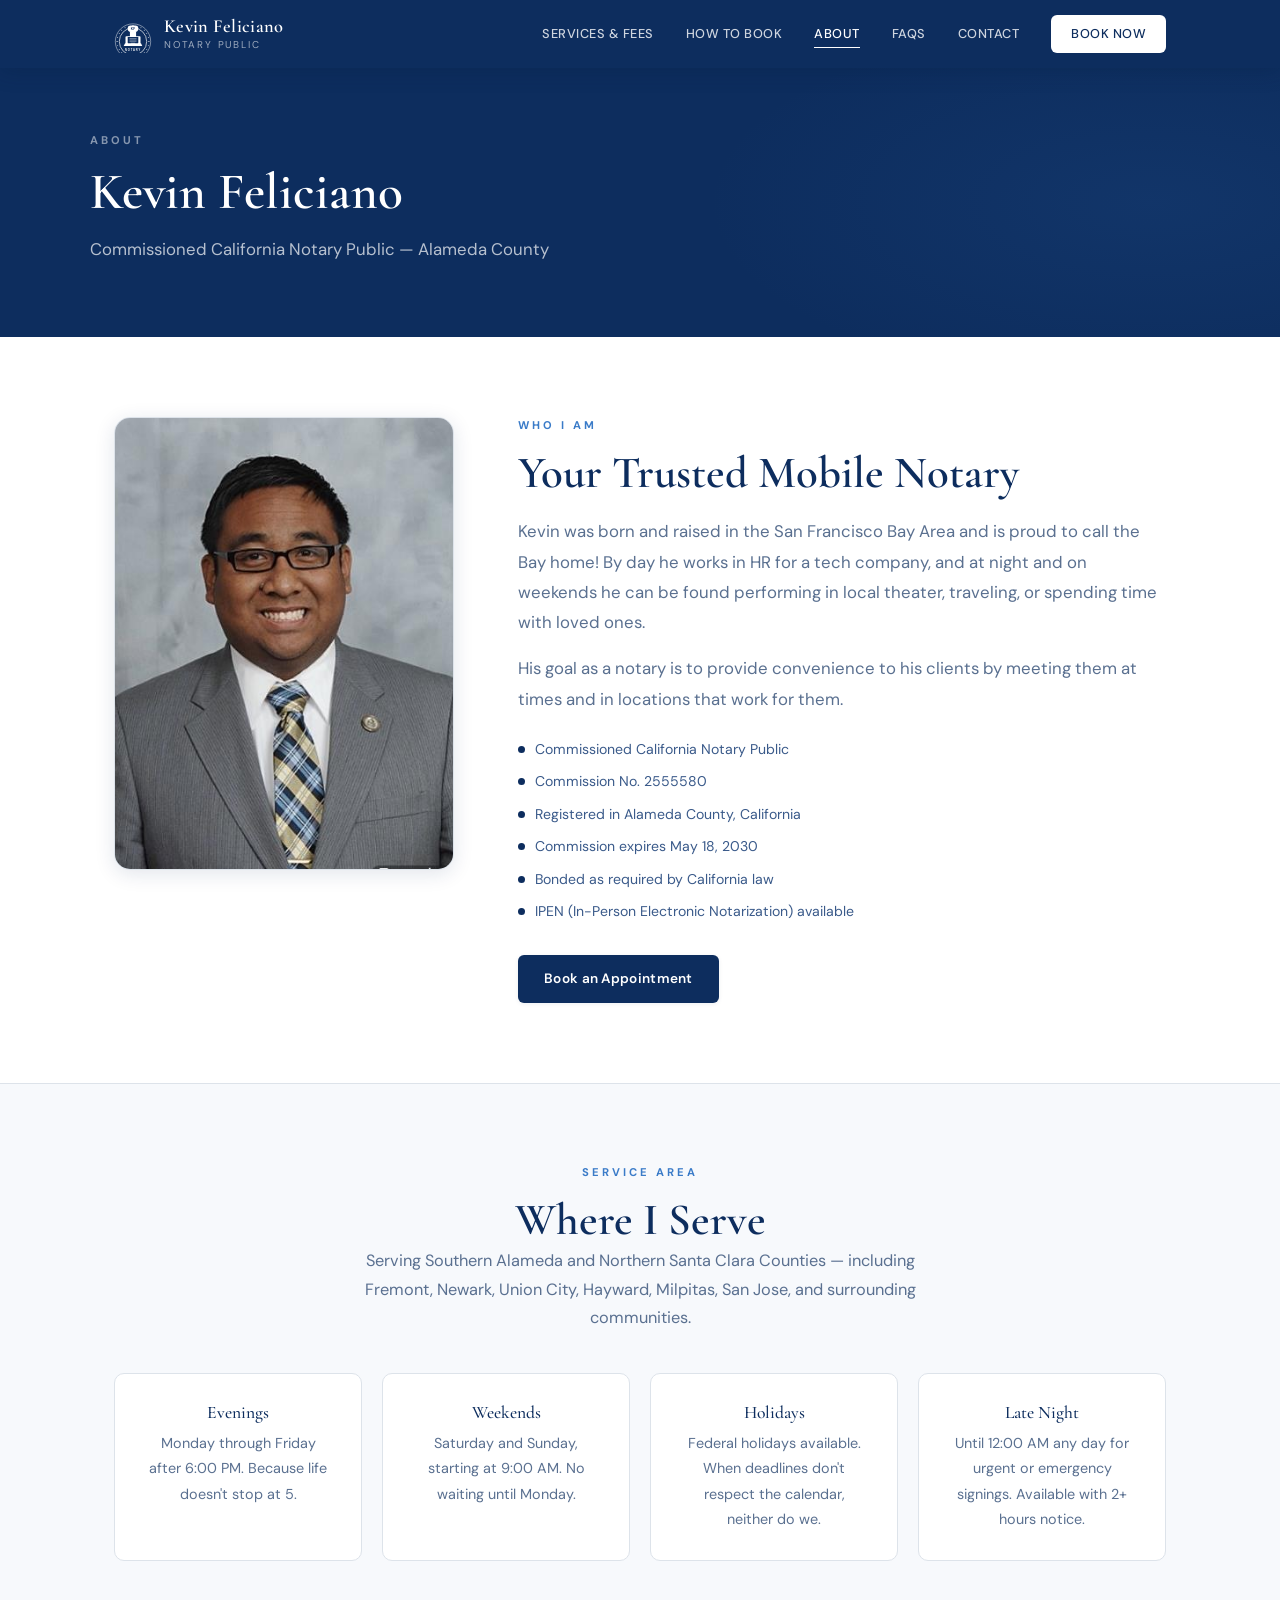
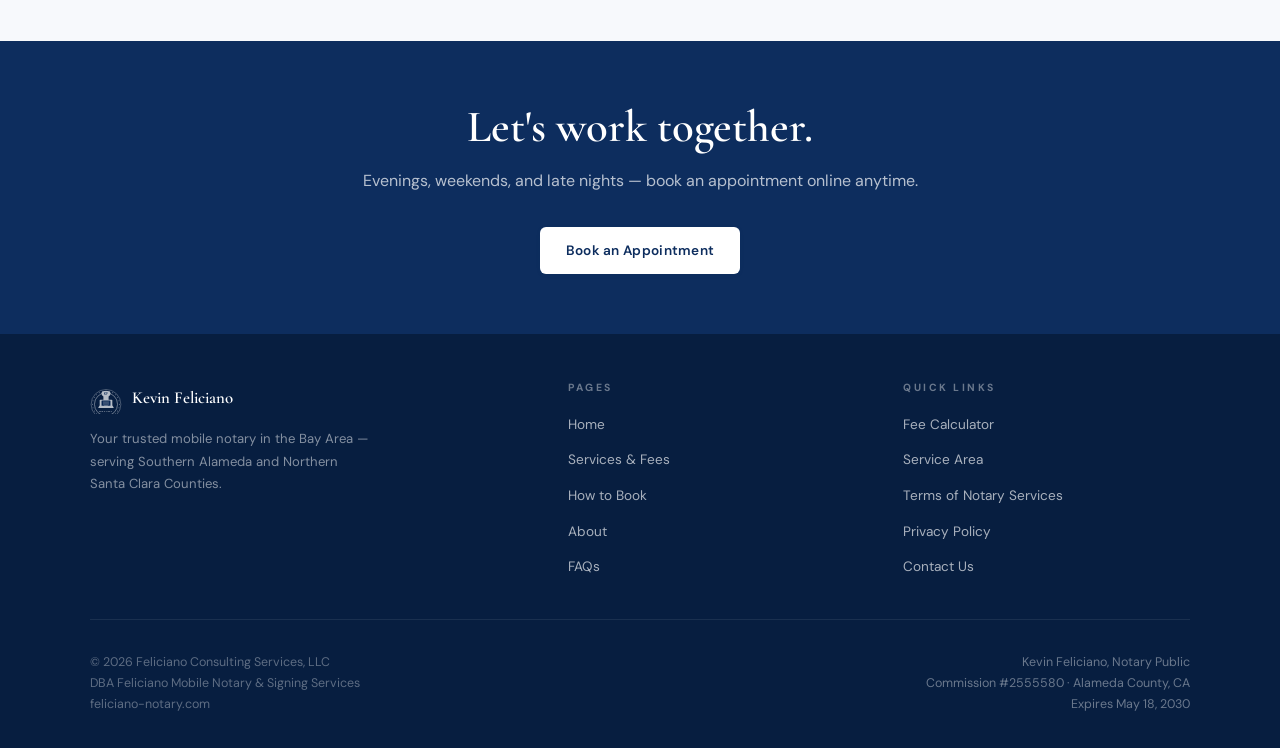
==== commit 54242d75: "Add files via upload" ====
--- a/about.html
+++ b/about.html
@@ -1,132 +1,21 @@
 <!DOCTYPE html>
 <html lang="en">
 <head>
+  <!-- Google tag (gtag.js) -->
+  <script async src="https://www.googletagmanager.com/gtag/js?id=AW-18282682154"></script>
+  <script>
+    window.dataLayer = window.dataLayer || [];
+    function gtag(){dataLayer.push(arguments);}
+    gtag('js', new Date());
+
+    gtag('config', 'AW-18282682154');
+  </script>
   <meta charset="UTF-8"/><meta name="viewport" content="width=device-width, initial-scale=1.0"/>
   <meta name="description" content="About Kevin Feliciano — commissioned California Notary Public serving Fremont and Southern Alameda County."/>
   <title>About | Feliciano Mobile Notary</title>
   <link rel="stylesheet" href="css/style.css"/>
   <link rel="icon" type="image/png" href="images/favicon-32.png"/>
 <!-- Built: 2026-06-03 -->
-<script type="application/ld+json">
-{
-  "@context": "https://schema.org",
-  "@type": [
-    "LegalService",
-    "ProfessionalService"
-  ],
-  "name": "Feliciano Mobile Notary & Signing Services",
-  "legalName": "Feliciano Consulting Services, LLC",
-  "description": "Professional mobile notary services in Fremont, CA and the surrounding Bay Area. Available evenings, weekends, and holidays. Serving Southern Alameda and Northern Santa Clara Counties.",
-  "url": "https://www.feliciano-notary.com",
-  "founder": {
-    "@type": "Person",
-    "name": "Kevin Feliciano"
-  },
-  "areaServed": [
-    {
-      "@type": "City",
-      "name": "Fremont"
-    },
-    {
-      "@type": "City",
-      "name": "Newark"
-    },
-    {
-      "@type": "City",
-      "name": "Union City"
-    },
-    {
-      "@type": "City",
-      "name": "Hayward"
-    },
-    {
-      "@type": "City",
-      "name": "Milpitas"
-    },
-    {
-      "@type": "City",
-      "name": "San Jose"
-    },
-    {
-      "@type": "City",
-      "name": "Sunnyvale"
-    },
-    {
-      "@type": "City",
-      "name": "Santa Clara"
-    },
-    {
-      "@type": "City",
-      "name": "Castro Valley"
-    },
-    {
-      "@type": "City",
-      "name": "San Leandro"
-    },
-    {
-      "@type": "City",
-      "name": "Sunol"
-    },
-    {
-      "@type": "City",
-      "name": "San Lorenzo"
-    }
-  ],
-  "serviceArea": {
-    "@type": "GeoCircle",
-    "geoMidpoint": {
-      "@type": "GeoCoordinates",
-      "latitude": 37.5485,
-      "longitude": -121.9886
-    },
-    "geoRadius": "24140"
-  },
-  "priceRange": "$$",
-  "paymentAccepted": "Cash, Check, Card",
-  "openingHours": [
-    "Sa 09:00-21:00",
-    "Su 09:00-21:00",
-    "Mo-Fr 18:00-00:00"
-  ],
-  "makesOffer": [
-    {
-      "@type": "Offer",
-      "itemOffered": {
-        "@type": "Service",
-        "name": "Acknowledgment"
-      }
-    },
-    {
-      "@type": "Offer",
-      "itemOffered": {
-        "@type": "Service",
-        "name": "Jurat"
-      }
-    },
-    {
-      "@type": "Offer",
-      "itemOffered": {
-        "@type": "Service",
-        "name": "Certified Copy of Power of Attorney"
-      }
-    },
-    {
-      "@type": "Offer",
-      "itemOffered": {
-        "@type": "Service",
-        "name": "Loan Signing Services"
-      }
-    },
-    {
-      "@type": "Offer",
-      "itemOffered": {
-        "@type": "Service",
-        "name": "In-Person Electronic Notarization (IPEN)"
-      }
-    }
-  ]
-}
-</script>
 </head>
 <body>
 <nav class="nav">
@@ -150,7 +39,6 @@
           <a href="services.html">Services &amp; Fees</a>
           <a href="service-area.html">Service Area</a>
           <a href="calculator.html">Fee Calculator</a>
-          <a href="resources.html">Resources</a>
         </div>
       </div>
       <a href="book.html">How to Book</a>
@@ -199,9 +87,7 @@
           <div class="credential-item"><span class="credential-dot"></span>Commission No. 2555580</div>
           <div class="credential-item"><span class="credential-dot"></span>Registered in Alameda County, California</div>
           <div class="credential-item"><span class="credential-dot"></span>Commission expires May 18, 2030</div>
-          <div class="credential-item"><span class="credential-dot"></span>Passed a Notary Public background check</div>
-          <div class="credential-item"><span class="credential-dot"></span>$15,000 notary surety bond</div>
-          <div class="credential-item"><span class="credential-dot"></span>$100,000 Errors &amp; Omissions (E&amp;O) insurance policy</div>
+          <div class="credential-item"><span class="credential-dot"></span>Bonded as required by California law</div>
           <div class="credential-item"><span class="credential-dot"></span>IPEN (In-Person Electronic Notarization) available</div>
         </div>
 <a href="book.html" class="btn btn-primary">Book an Appointment</a>
@@ -282,7 +168,6 @@
         <h4>Quick Links</h4>
         <ul>
           <li><a href="calculator.html">Fee Calculator</a></li>
-          <li><a href="resources.html">Resources</a></li>
           <li><a href="service-area.html">Service Area</a></li>
           <li><a href="terms.html">Terms of Notary Services</a></li>
           <li><a href="privacy.html">Privacy Policy</a></li>
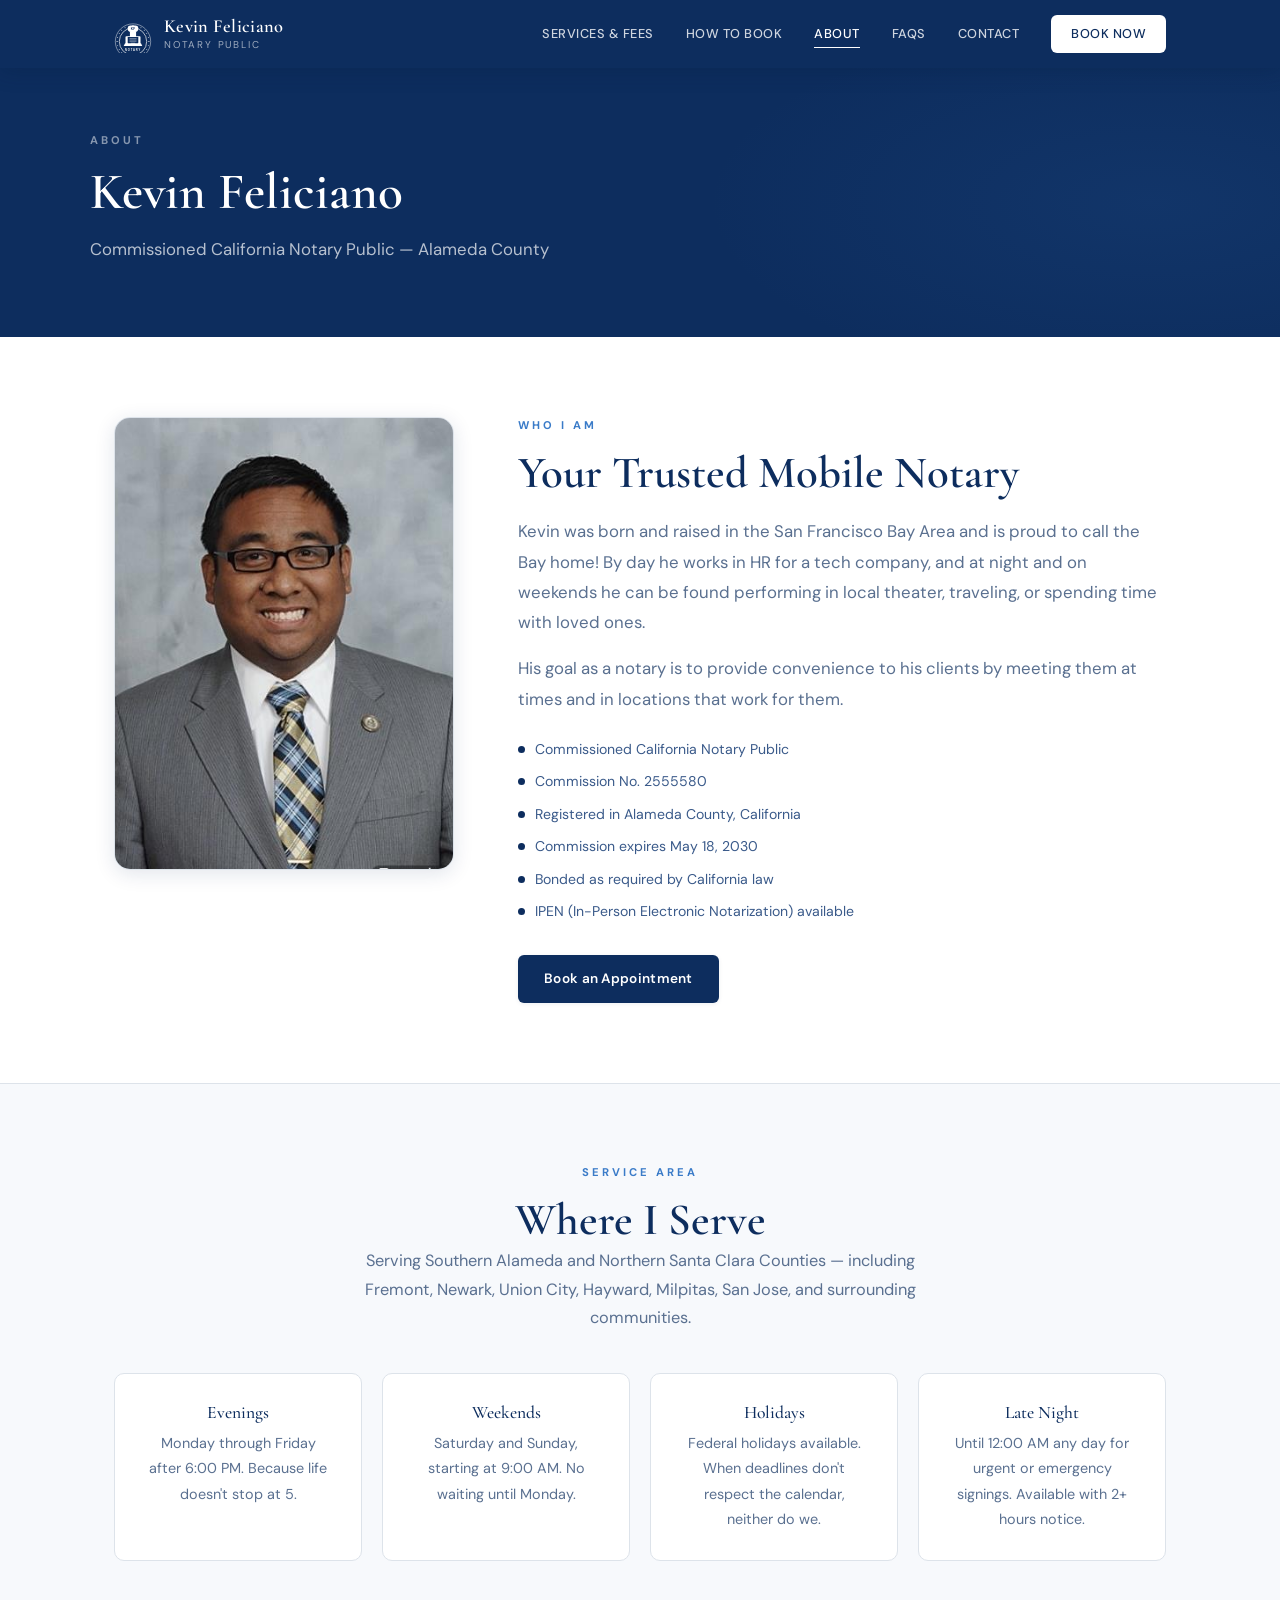
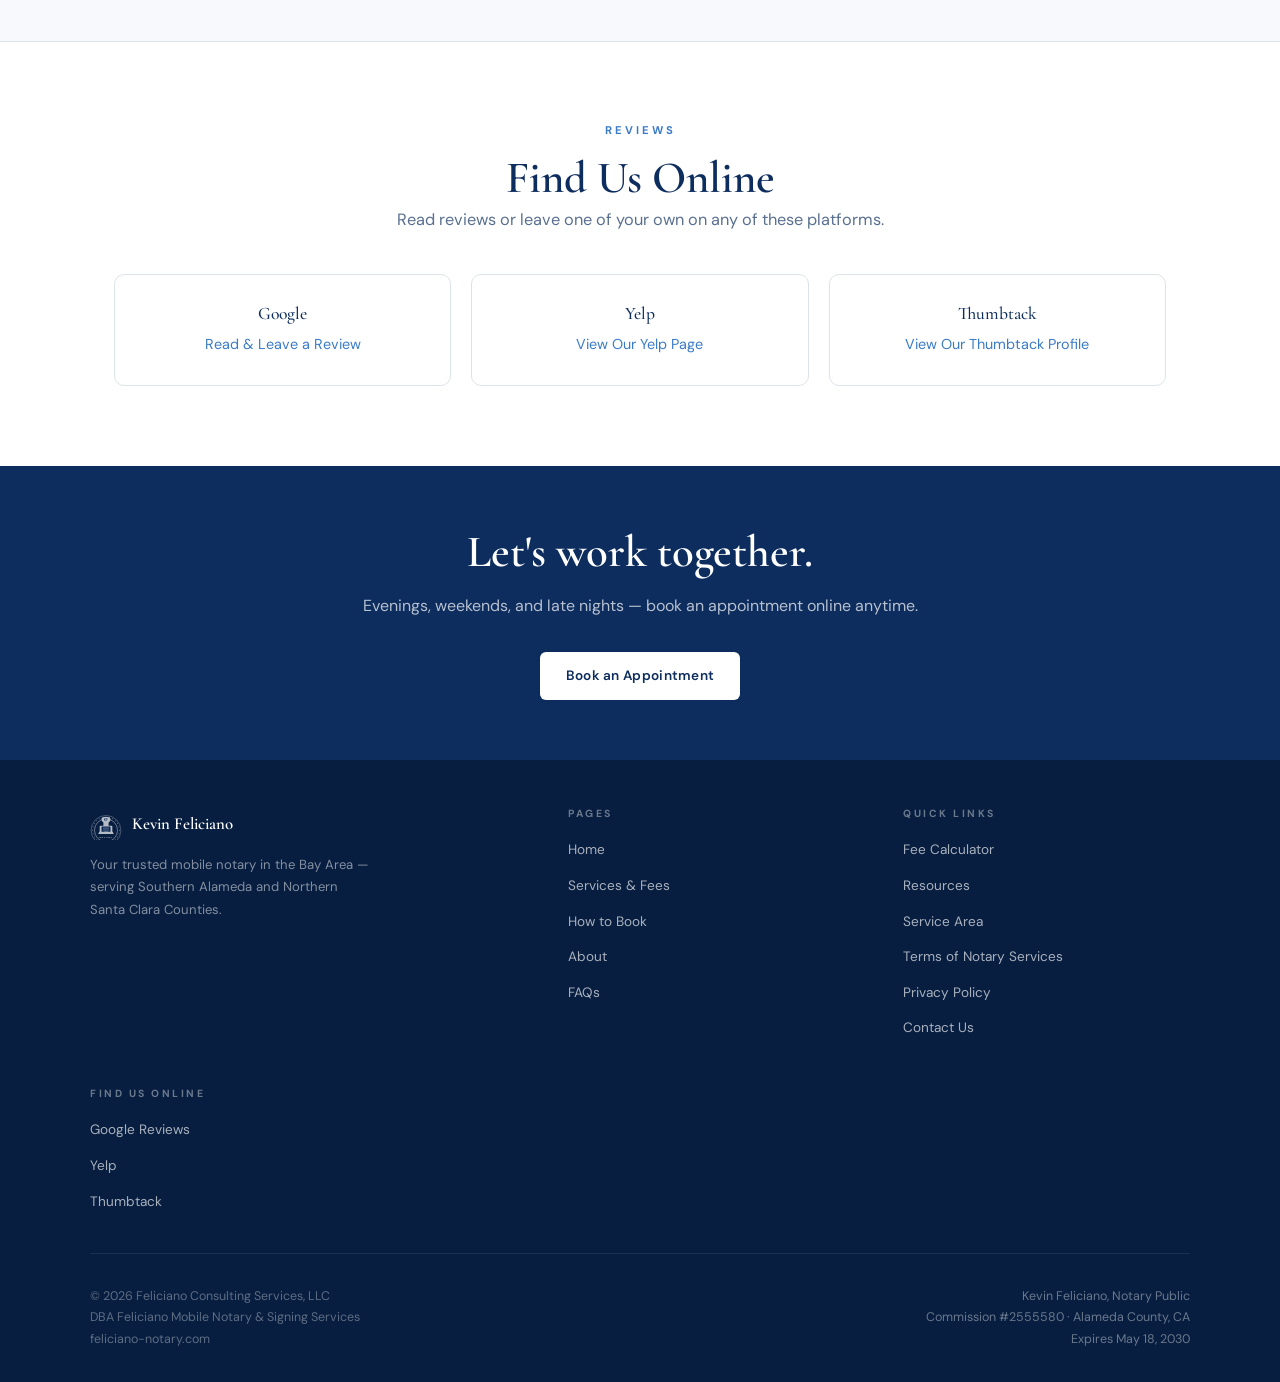
==== commit ed3d9574: "Add files via upload" ====
--- a/about.html
+++ b/about.html
@@ -16,6 +16,131 @@
   <link rel="stylesheet" href="css/style.css"/>
   <link rel="icon" type="image/png" href="images/favicon-32.png"/>
 <!-- Built: 2026-06-03 -->
+<script type="application/ld+json">
+{
+  "@context": "https://schema.org",
+  "@type": [
+    "LegalService",
+    "ProfessionalService"
+  ],
+  "name": "Feliciano Mobile Notary & Signing Services",
+  "legalName": "Feliciano Consulting Services, LLC",
+  "description": "Professional mobile notary services in Fremont, CA and the surrounding Bay Area. Available evenings, weekends, and holidays. Serving Southern Alameda and Northern Santa Clara Counties.",
+  "url": "https://www.feliciano-notary.com",
+  "founder": {
+    "@type": "Person",
+    "name": "Kevin Feliciano"
+  },
+  "areaServed": [
+    {
+      "@type": "City",
+      "name": "Fremont"
+    },
+    {
+      "@type": "City",
+      "name": "Newark"
+    },
+    {
+      "@type": "City",
+      "name": "Union City"
+    },
+    {
+      "@type": "City",
+      "name": "Hayward"
+    },
+    {
+      "@type": "City",
+      "name": "Milpitas"
+    },
+    {
+      "@type": "City",
+      "name": "San Jose"
+    },
+    {
+      "@type": "City",
+      "name": "Sunnyvale"
+    },
+    {
+      "@type": "City",
+      "name": "Santa Clara"
+    },
+    {
+      "@type": "City",
+      "name": "Castro Valley"
+    },
+    {
+      "@type": "City",
+      "name": "San Leandro"
+    },
+    {
+      "@type": "City",
+      "name": "Sunol"
+    },
+    {
+      "@type": "City",
+      "name": "San Lorenzo"
+    }
+  ],
+  "serviceArea": {
+    "@type": "GeoCircle",
+    "geoMidpoint": {
+      "@type": "GeoCoordinates",
+      "latitude": 37.5485,
+      "longitude": -121.9886
+    },
+    "geoRadius": "24140"
+  },
+  "priceRange": "$$",
+  "paymentAccepted": "Cash, Check, Card",
+  "openingHours": [
+    "Sa 09:00-21:00",
+    "Su 09:00-21:00",
+    "Mo-Fr 18:00-00:00"
+  ],
+  "sameAs": [
+    "https://share.google/cFku8jRMLi86PtdLI",
+    "https://www.yelp.com/biz/feliciano-mobile-notary-and-signing-services-fremont-3",
+    "https://www.thumbtack.com/ca/fremont/notary-public/feliciano-mobile-notary-signing-services/service/584774308005511186"
+  ],
+  "makesOffer": [
+    {
+      "@type": "Offer",
+      "itemOffered": {
+        "@type": "Service",
+        "name": "Acknowledgment"
+      }
+    },
+    {
+      "@type": "Offer",
+      "itemOffered": {
+        "@type": "Service",
+        "name": "Jurat"
+      }
+    },
+    {
+      "@type": "Offer",
+      "itemOffered": {
+        "@type": "Service",
+        "name": "Certified Copy of Power of Attorney"
+      }
+    },
+    {
+      "@type": "Offer",
+      "itemOffered": {
+        "@type": "Service",
+        "name": "Loan Signing Services"
+      }
+    },
+    {
+      "@type": "Offer",
+      "itemOffered": {
+        "@type": "Service",
+        "name": "In-Person Electronic Notarization (IPEN)"
+      }
+    }
+  ]
+}
+</script>
 </head>
 <body>
 <nav class="nav">
@@ -39,6 +164,7 @@
           <a href="services.html">Services &amp; Fees</a>
           <a href="service-area.html">Service Area</a>
           <a href="calculator.html">Fee Calculator</a>
+          <a href="resources.html">Resources</a>
         </div>
       </div>
       <a href="book.html">How to Book</a>
@@ -126,6 +252,32 @@
   </div>
 </section>
 
+<hr class="divider"/>
+
+<section class="section">
+  <div class="container">
+    <div class="section-header text-center scroll-reveal">
+      <span class="eyebrow">Reviews</span>
+      <h2>Find Us Online</h2>
+      <p style="text-align:center;margin:0 auto">Read reviews or leave one of your own on any of these platforms.</p>
+    </div>
+    <div class="cards-grid scroll-reveal">
+      <div class="card text-center">
+        <h3>Google</h3>
+        <p><a href="https://share.google/cFku8jRMLi86PtdLI" target="_blank" rel="noopener noreferrer" style="color:var(--blue-accent)">Read &amp; Leave a Review</a></p>
+      </div>
+      <div class="card text-center">
+        <h3>Yelp</h3>
+        <p><a href="https://www.yelp.com/biz/feliciano-mobile-notary-and-signing-services-fremont-3" target="_blank" rel="noopener noreferrer" style="color:var(--blue-accent)">View Our Yelp Page</a></p>
+      </div>
+      <div class="card text-center">
+        <h3>Thumbtack</h3>
+        <p><a href="https://www.thumbtack.com/ca/fremont/notary-public/feliciano-mobile-notary-signing-services/service/584774308005511186" target="_blank" rel="noopener noreferrer" style="color:var(--blue-accent)">View Our Thumbtack Profile</a></p>
+      </div>
+    </div>
+  </div>
+</section>
+
 <section class="cta-banner scroll-reveal">
   <div class="container">
     <h2>Let's work together.</h2>
@@ -168,12 +320,21 @@
         <h4>Quick Links</h4>
         <ul>
           <li><a href="calculator.html">Fee Calculator</a></li>
+          <li><a href="resources.html">Resources</a></li>
           <li><a href="service-area.html">Service Area</a></li>
           <li><a href="terms.html">Terms of Notary Services</a></li>
           <li><a href="privacy.html">Privacy Policy</a></li>
           <li><a href="contact.html">Contact Us</a></li>
         </ul>
       </div>
+      <div class="footer-col">
+        <h4>Find Us Online</h4>
+        <ul>
+          <li><a href="https://share.google/cFku8jRMLi86PtdLI" target="_blank" rel="noopener noreferrer">Google Reviews</a></li>
+          <li><a href="https://www.yelp.com/biz/feliciano-mobile-notary-and-signing-services-fremont-3" target="_blank" rel="noopener noreferrer">Yelp</a></li>
+          <li><a href="https://www.thumbtack.com/ca/fremont/notary-public/feliciano-mobile-notary-signing-services/service/584774308005511186" target="_blank" rel="noopener noreferrer">Thumbtack</a></li>
+        </ul>
+      </div>
     </div>
     <div class="footer-bottom">
       <p class="footer-copyright">&copy; 2026 Feliciano Consulting Services, LLC<br>DBA Feliciano Mobile Notary &amp; Signing Services<br>feliciano-notary.com</p>
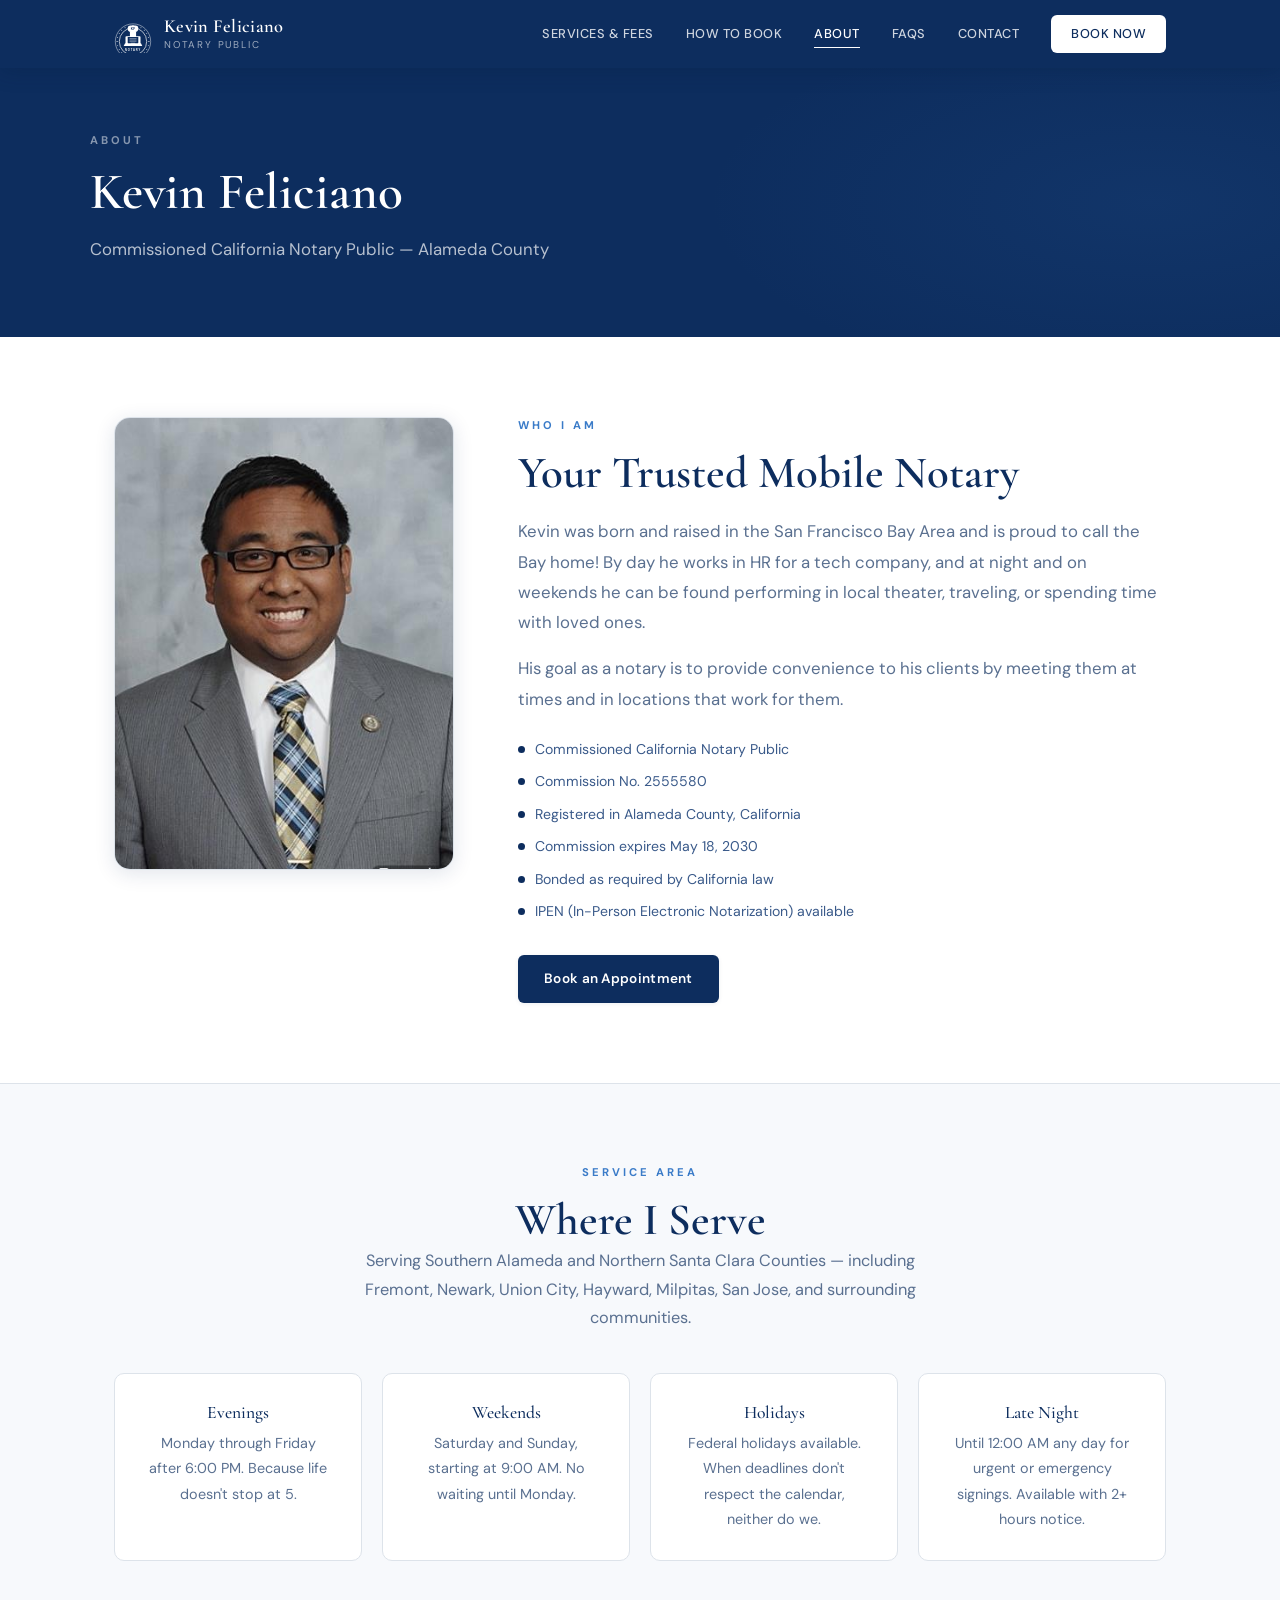
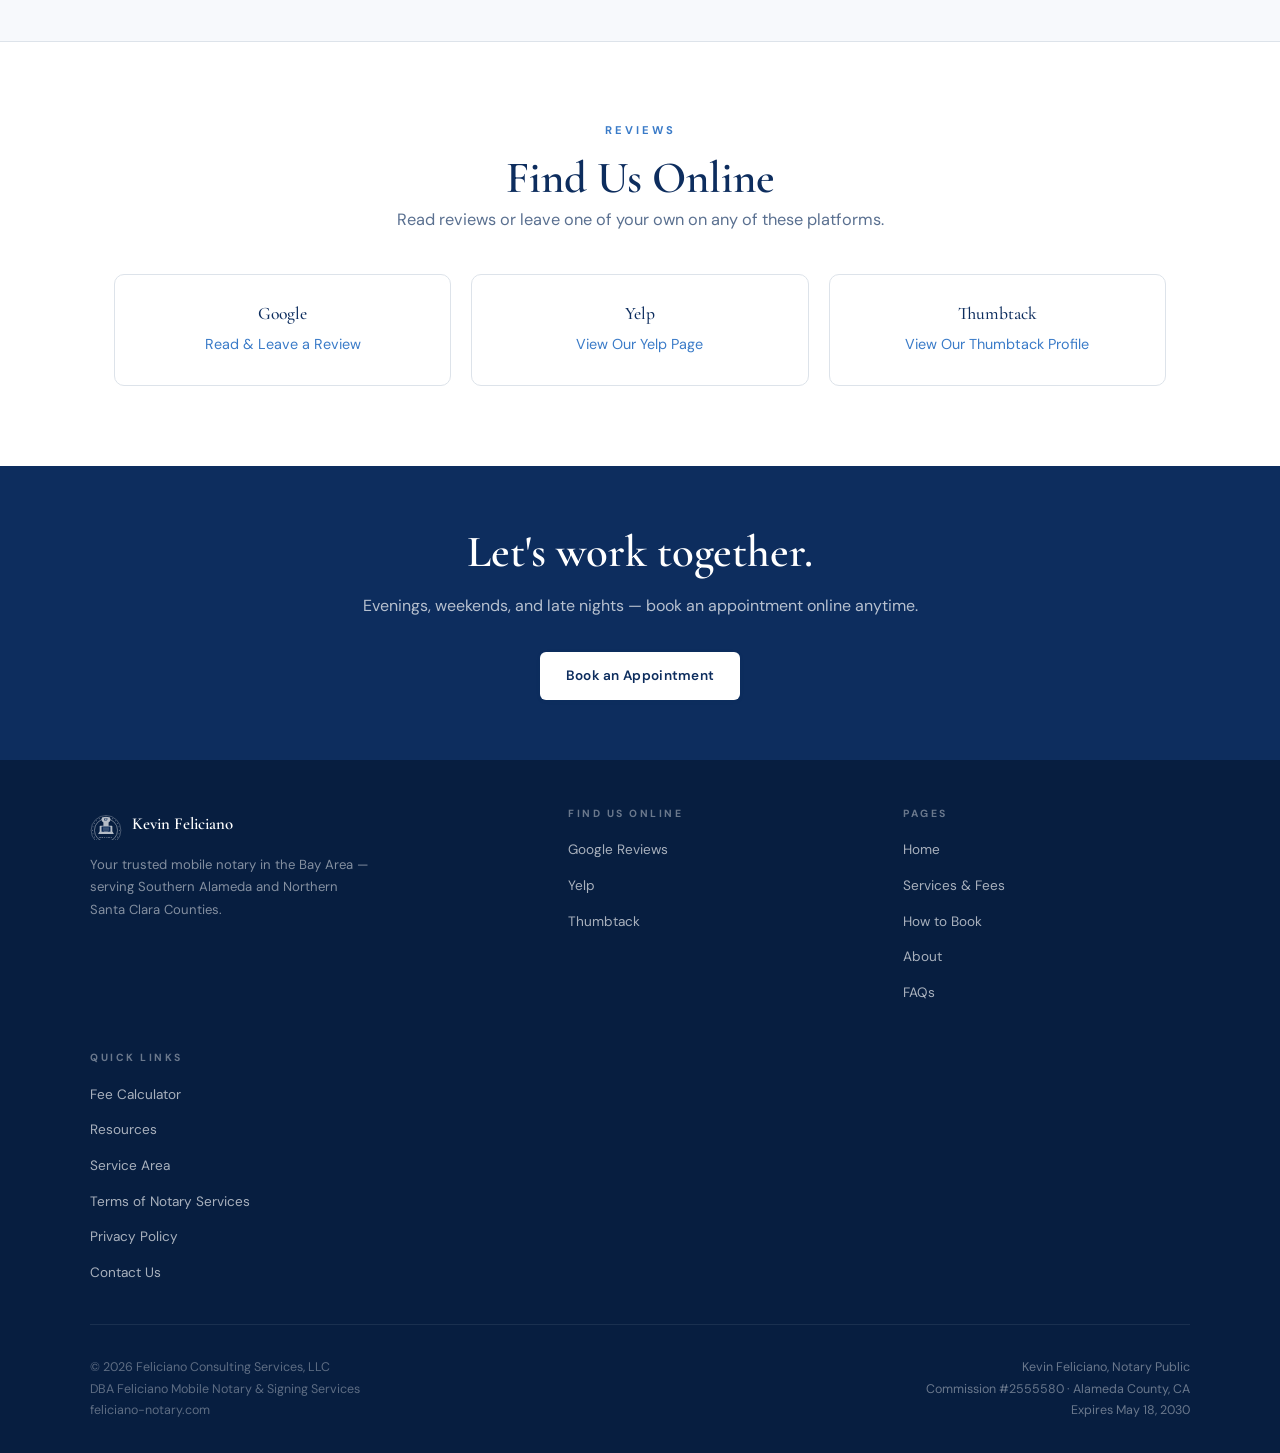
==== commit cc4f5939: "Add files via upload" ====
--- a/about.html
+++ b/about.html
@@ -307,6 +307,14 @@
         <p class="tagline">Your trusted mobile notary in the Bay Area — serving Southern Alameda and Northern Santa Clara Counties.</p>
       </div>
       <div class="footer-col">
+        <h4>Find Us Online</h4>
+        <ul>
+          <li><a href="https://share.google/cFku8jRMLi86PtdLI" target="_blank" rel="noopener noreferrer">Google Reviews</a></li>
+          <li><a href="https://www.yelp.com/biz/feliciano-mobile-notary-and-signing-services-fremont-3" target="_blank" rel="noopener noreferrer">Yelp</a></li>
+          <li><a href="https://www.thumbtack.com/ca/fremont/notary-public/feliciano-mobile-notary-signing-services/service/584774308005511186" target="_blank" rel="noopener noreferrer">Thumbtack</a></li>
+        </ul>
+      </div>
+      <div class="footer-col">
         <h4>Pages</h4>
         <ul>
           <li><a href="index.html">Home</a></li>
@@ -327,14 +335,6 @@
           <li><a href="contact.html">Contact Us</a></li>
         </ul>
       </div>
-      <div class="footer-col">
-        <h4>Find Us Online</h4>
-        <ul>
-          <li><a href="https://share.google/cFku8jRMLi86PtdLI" target="_blank" rel="noopener noreferrer">Google Reviews</a></li>
-          <li><a href="https://www.yelp.com/biz/feliciano-mobile-notary-and-signing-services-fremont-3" target="_blank" rel="noopener noreferrer">Yelp</a></li>
-          <li><a href="https://www.thumbtack.com/ca/fremont/notary-public/feliciano-mobile-notary-signing-services/service/584774308005511186" target="_blank" rel="noopener noreferrer">Thumbtack</a></li>
-        </ul>
-      </div>
     </div>
     <div class="footer-bottom">
       <p class="footer-copyright">&copy; 2026 Feliciano Consulting Services, LLC<br>DBA Feliciano Mobile Notary &amp; Signing Services<br>feliciano-notary.com</p>
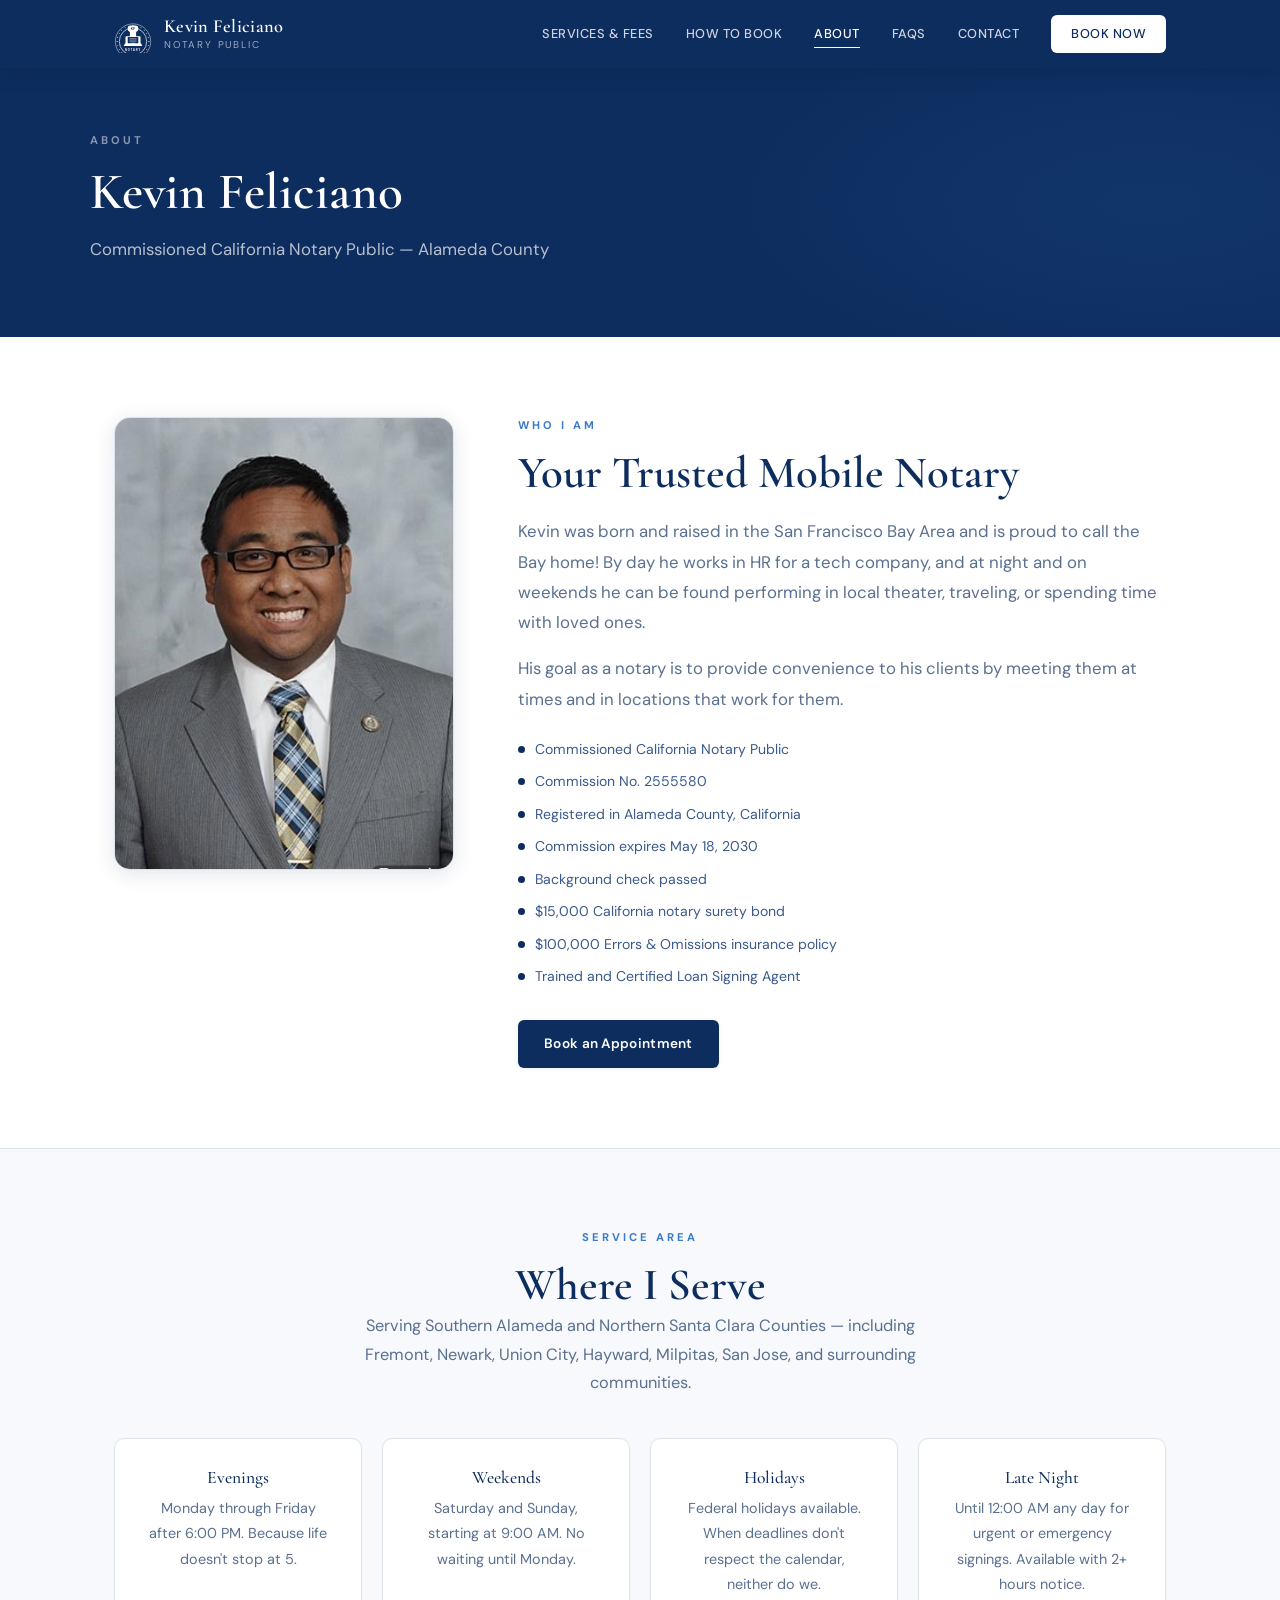
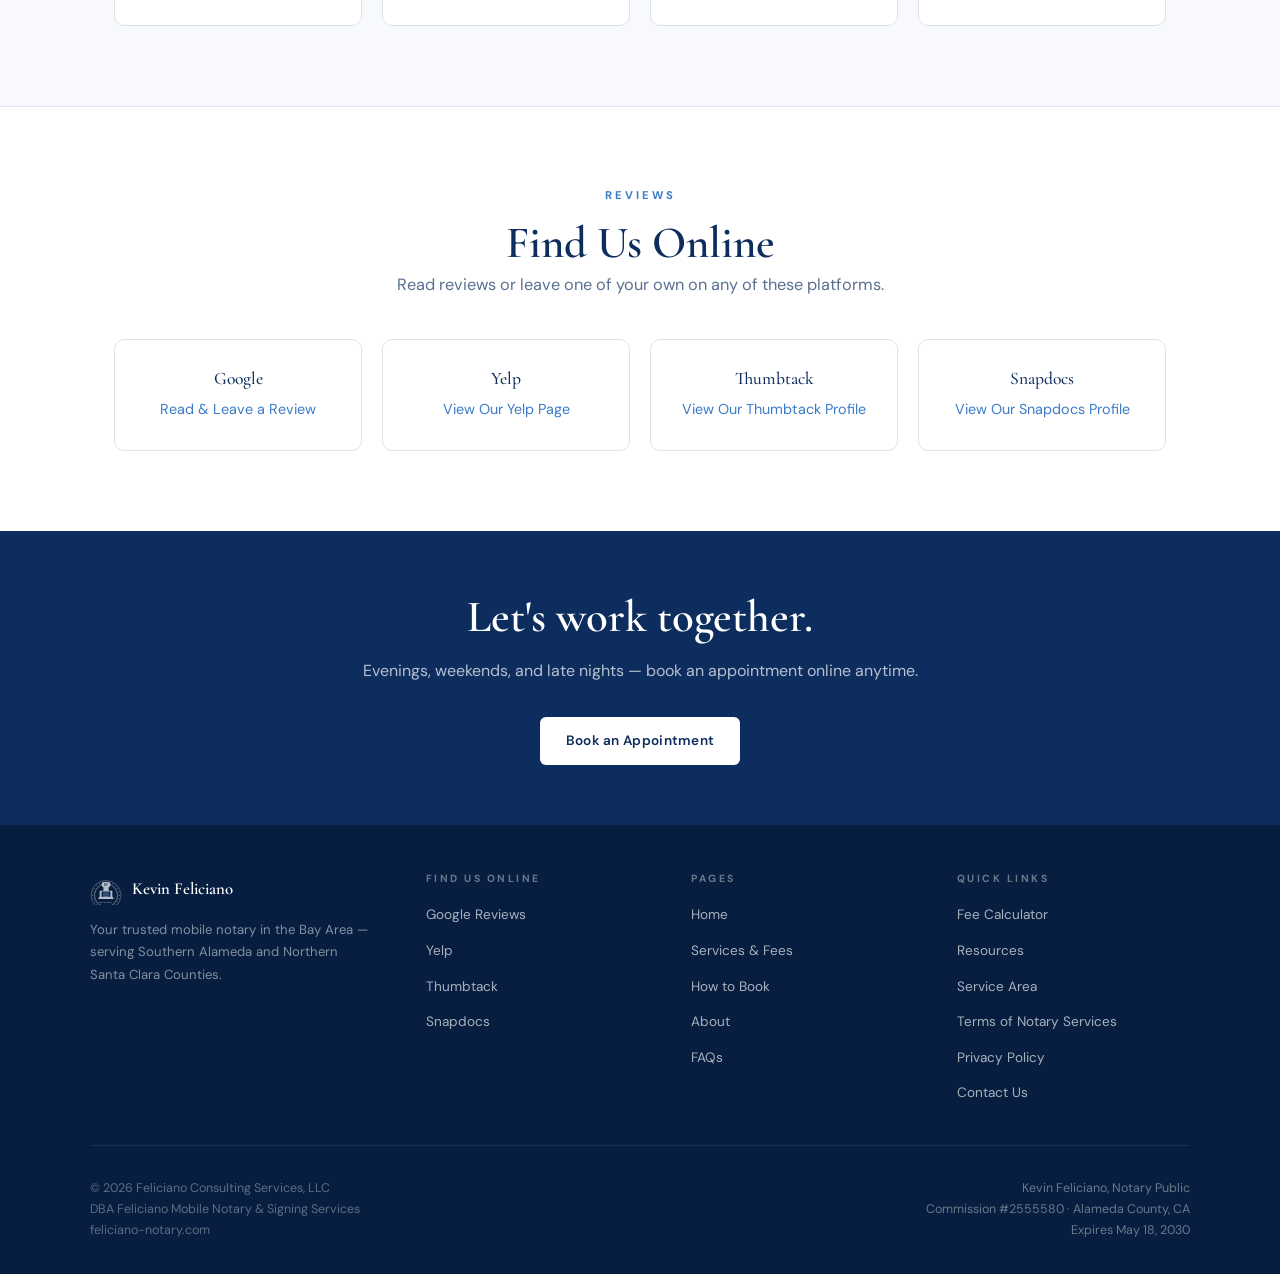
==== commit 14077451: "Add files via upload" ====
--- a/about.html
+++ b/about.html
@@ -79,6 +79,22 @@
     {
       "@type": "City",
       "name": "San Lorenzo"
+    },
+    {
+      "@type": "City",
+      "name": "Mountain View"
+    },
+    {
+      "@type": "City",
+      "name": "Menlo Park"
+    },
+    {
+      "@type": "City",
+      "name": "Palo Alto"
+    },
+    {
+      "@type": "City",
+      "name": "Redwood City"
     }
   ],
   "serviceArea": {
@@ -100,7 +116,8 @@
   "sameAs": [
     "https://share.google/cFku8jRMLi86PtdLI",
     "https://www.yelp.com/biz/feliciano-mobile-notary-and-signing-services-fremont-3",
-    "https://www.thumbtack.com/ca/fremont/notary-public/feliciano-mobile-notary-signing-services/service/584774308005511186"
+    "https://www.thumbtack.com/ca/fremont/notary-public/feliciano-mobile-notary-signing-services/service/584774308005511186",
+    "https://notary.snapdocs.com/notary-public/california/fremont/kevin-feliciano"
   ],
   "makesOffer": [
     {
@@ -129,13 +146,6 @@
       "itemOffered": {
         "@type": "Service",
         "name": "Loan Signing Services"
-      }
-    },
-    {
-      "@type": "Offer",
-      "itemOffered": {
-        "@type": "Service",
-        "name": "In-Person Electronic Notarization (IPEN)"
       }
     }
   ]
@@ -213,8 +223,10 @@
           <div class="credential-item"><span class="credential-dot"></span>Commission No. 2555580</div>
           <div class="credential-item"><span class="credential-dot"></span>Registered in Alameda County, California</div>
           <div class="credential-item"><span class="credential-dot"></span>Commission expires May 18, 2030</div>
-          <div class="credential-item"><span class="credential-dot"></span>Bonded as required by California law</div>
-          <div class="credential-item"><span class="credential-dot"></span>IPEN (In-Person Electronic Notarization) available</div>
+          <div class="credential-item"><span class="credential-dot"></span>Background check passed</div>
+          <div class="credential-item"><span class="credential-dot"></span>$15,000 California notary surety bond</div>
+          <div class="credential-item"><span class="credential-dot"></span>$100,000 Errors &amp; Omissions insurance policy</div>
+          <div class="credential-item"><span class="credential-dot"></span>Trained and Certified Loan Signing Agent</div>
         </div>
 <a href="book.html" class="btn btn-primary">Book an Appointment</a>
       </div>
@@ -273,6 +285,10 @@
       <div class="card text-center">
         <h3>Thumbtack</h3>
         <p><a href="https://www.thumbtack.com/ca/fremont/notary-public/feliciano-mobile-notary-signing-services/service/584774308005511186" target="_blank" rel="noopener noreferrer" style="color:var(--blue-accent)">View Our Thumbtack Profile</a></p>
+      </div>
+      <div class="card text-center">
+        <h3>Snapdocs</h3>
+        <p><a href="https://notary.snapdocs.com/notary-public/california/fremont/kevin-feliciano" target="_blank" rel="noopener noreferrer" style="color:var(--blue-accent)">View Our Snapdocs Profile</a></p>
       </div>
     </div>
   </div>
@@ -312,6 +328,7 @@
           <li><a href="https://share.google/cFku8jRMLi86PtdLI" target="_blank" rel="noopener noreferrer">Google Reviews</a></li>
           <li><a href="https://www.yelp.com/biz/feliciano-mobile-notary-and-signing-services-fremont-3" target="_blank" rel="noopener noreferrer">Yelp</a></li>
           <li><a href="https://www.thumbtack.com/ca/fremont/notary-public/feliciano-mobile-notary-signing-services/service/584774308005511186" target="_blank" rel="noopener noreferrer">Thumbtack</a></li>
+          <li><a href="https://notary.snapdocs.com/notary-public/california/fremont/kevin-feliciano" target="_blank" rel="noopener noreferrer">Snapdocs</a></li>
         </ul>
       </div>
       <div class="footer-col">
--- a/css/style.css
+++ b/css/style.css
@@ -630,8 +630,8 @@
 }
 .footer-top {
   display: grid;
-  grid-template-columns: 1.5fr 1fr 1fr;
-  gap: 48px;
+  grid-template-columns: 1.3fr 1fr 1fr 1fr;
+  gap: 32px;
   padding-bottom: 40px;
   border-bottom: 1px solid rgba(255,255,255,0.08);
   margin-bottom: 32px;
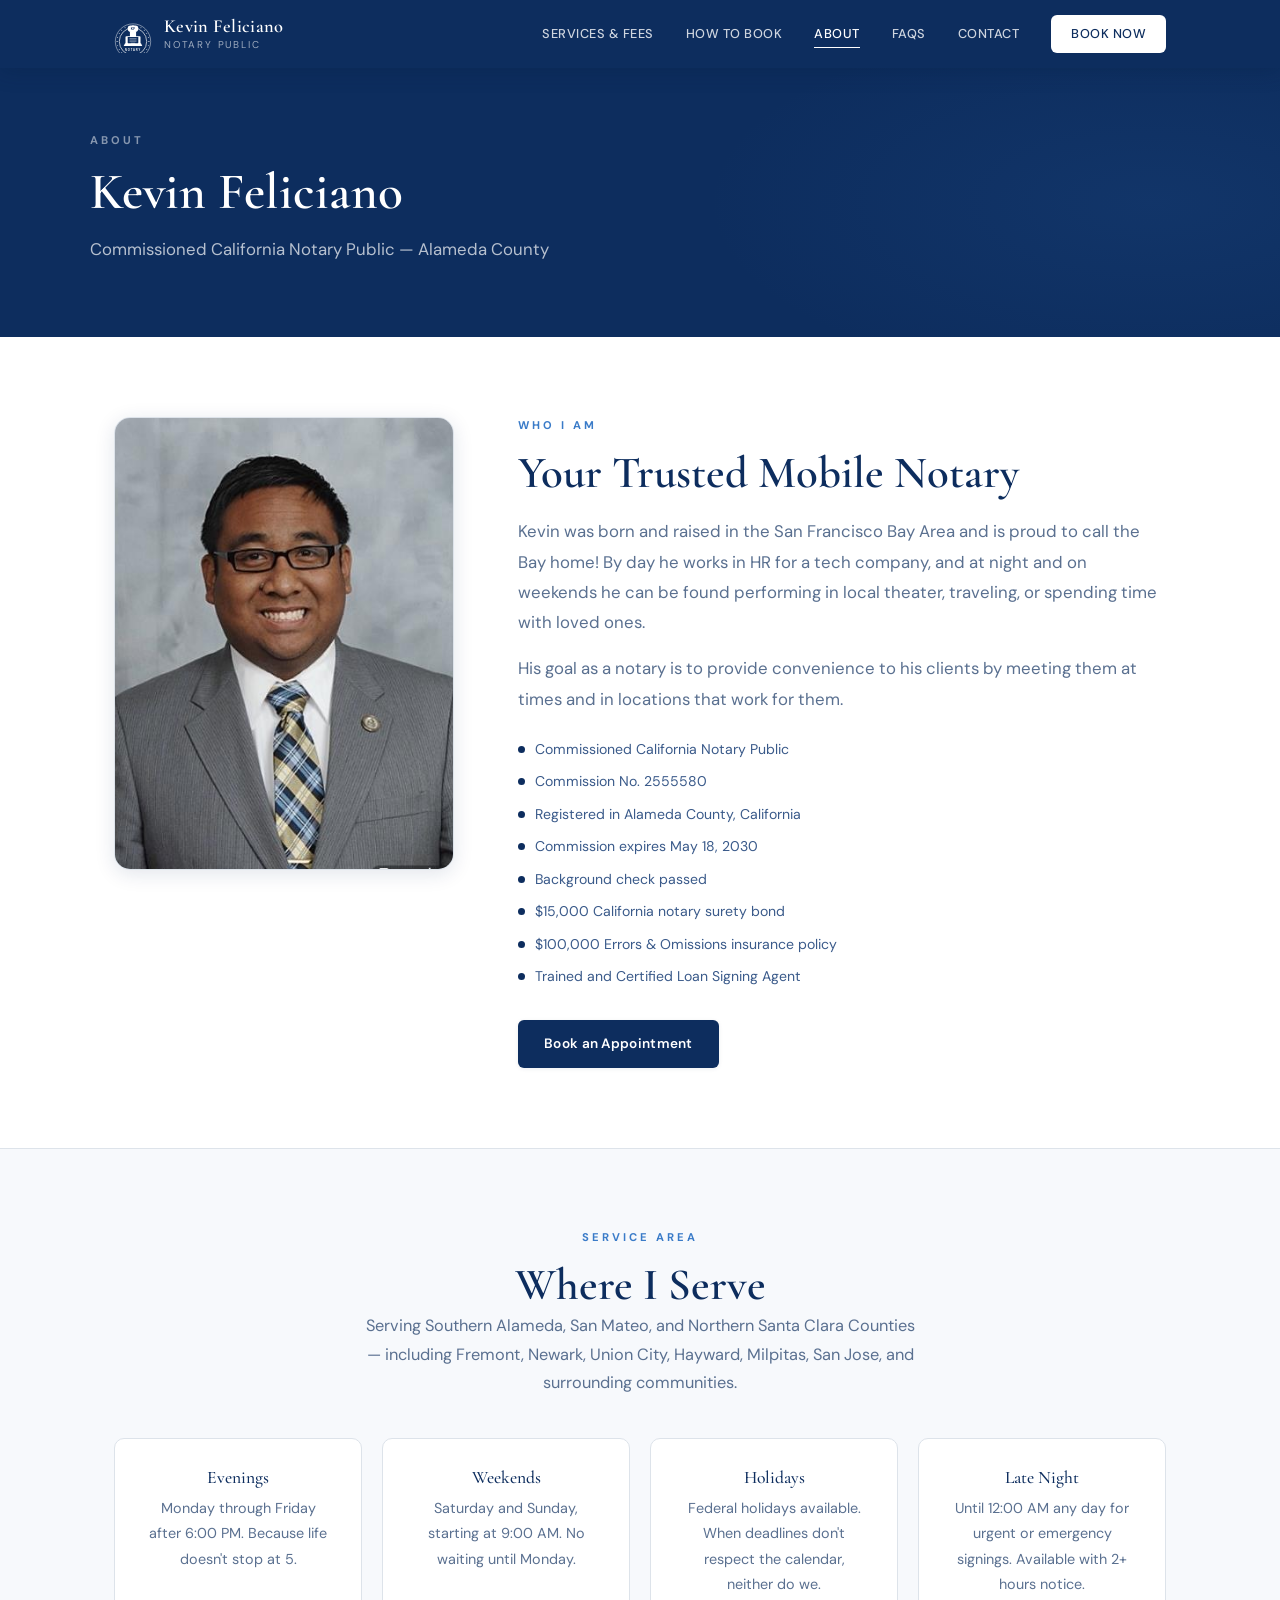
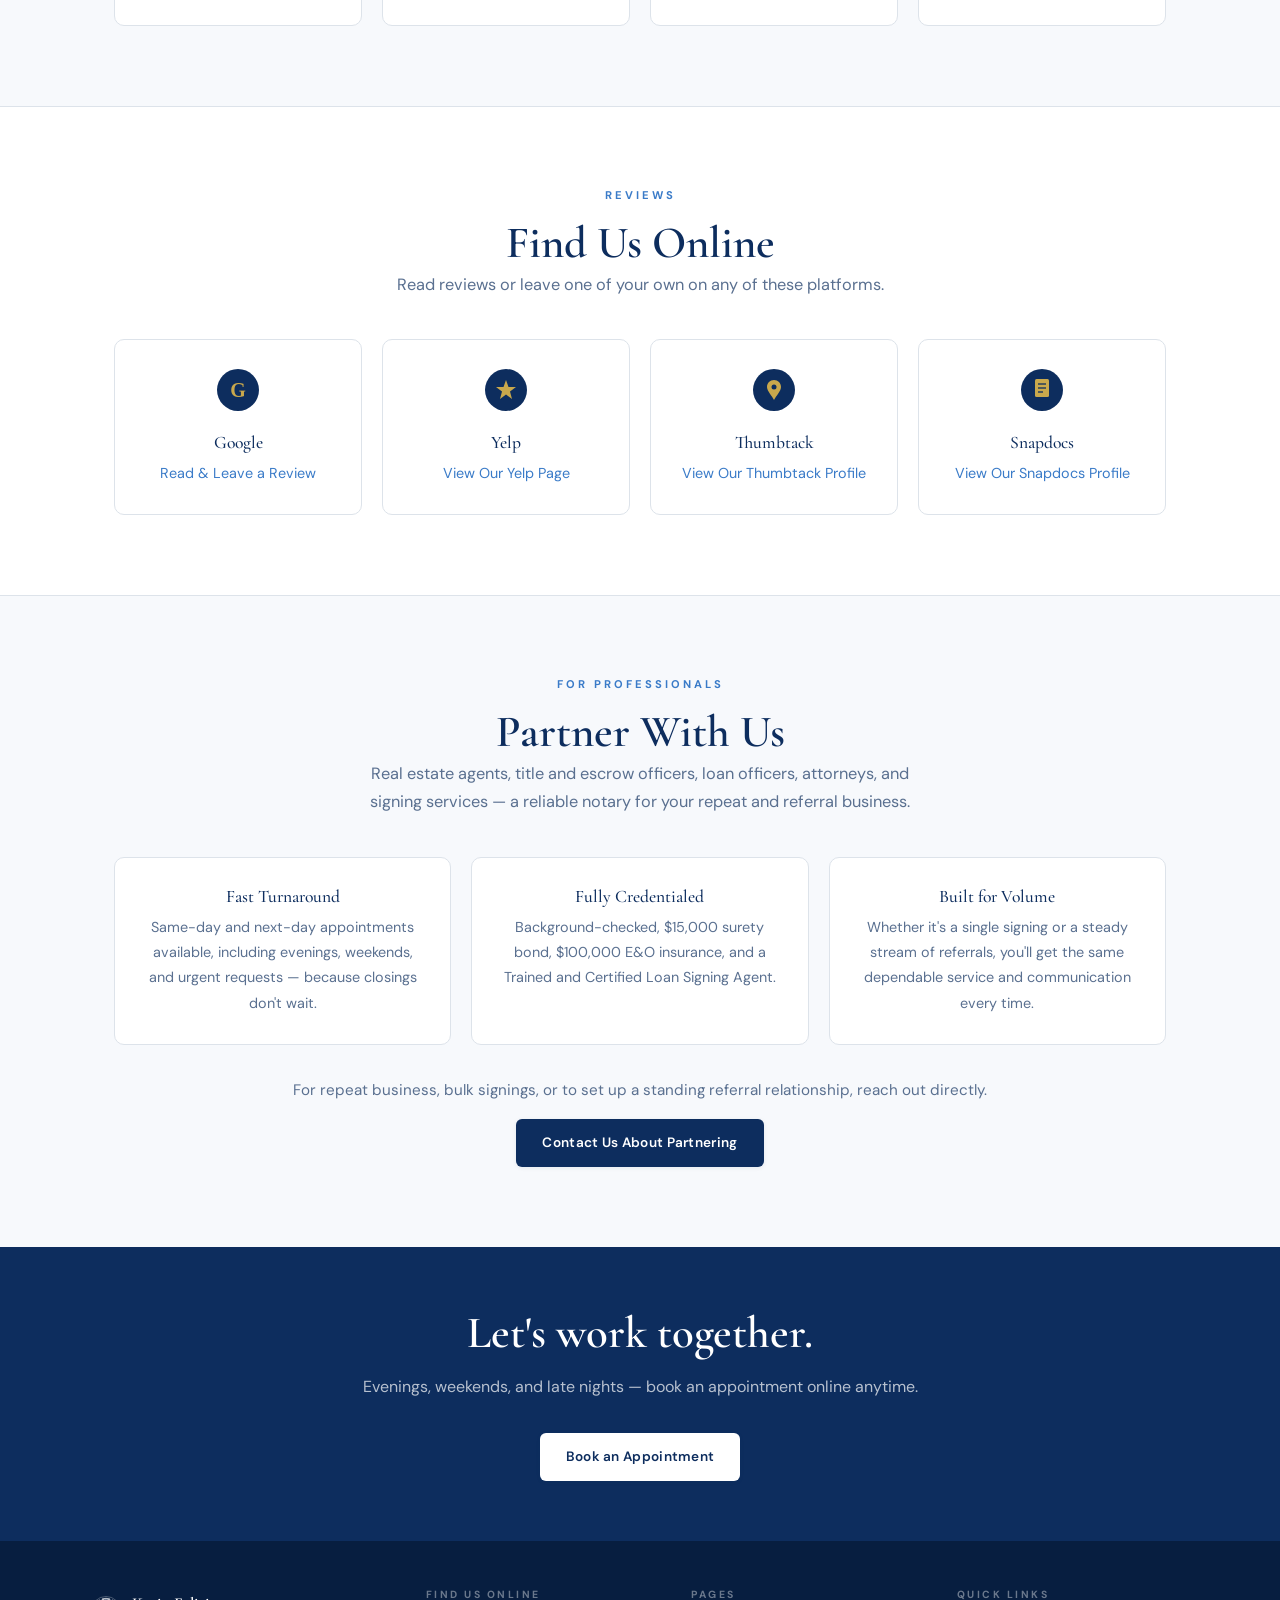
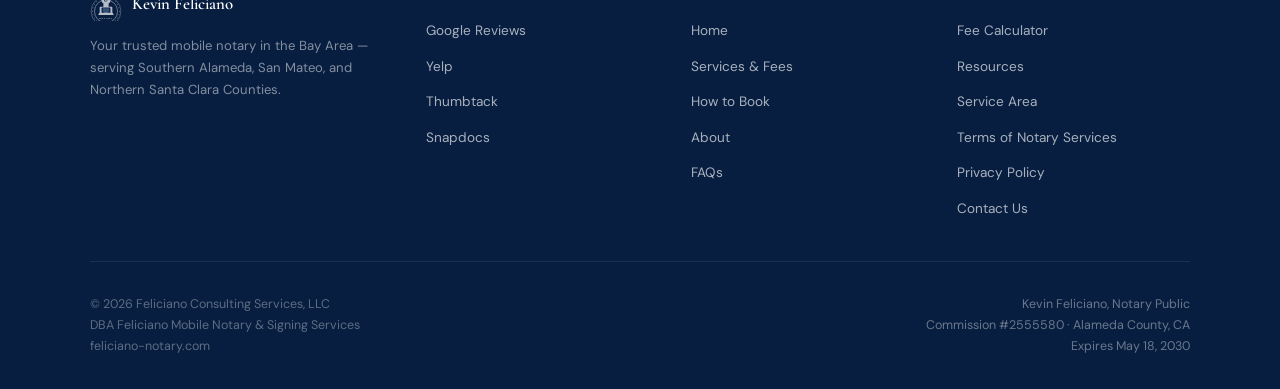
==== commit de28b58c: "Add files via upload" ====
--- a/about.html
+++ b/about.html
@@ -95,6 +95,26 @@
     {
       "@type": "City",
       "name": "Redwood City"
+    },
+    {
+      "@type": "City",
+      "name": "San Mateo"
+    },
+    {
+      "@type": "City",
+      "name": "Dublin"
+    },
+    {
+      "@type": "City",
+      "name": "Pleasanton"
+    },
+    {
+      "@type": "City",
+      "name": "Livermore"
+    },
+    {
+      "@type": "City",
+      "name": "San Ramon"
     }
   ],
   "serviceArea": {
@@ -241,7 +261,7 @@
     <div class="section-header text-center scroll-reveal">
       <span class="eyebrow">Service Area</span>
       <h2>Where I Serve</h2>
-      <p style="text-align:center;margin:0 auto">Serving Southern Alameda and Northern Santa Clara Counties — including Fremont, Newark, Union City, Hayward, Milpitas, San Jose, and surrounding communities.</p>
+      <p style="text-align:center;margin:0 auto">Serving Southern Alameda, San Mateo, and Northern Santa Clara Counties — including Fremont, Newark, Union City, Hayward, Milpitas, San Jose, and surrounding communities.</p>
     </div>
     <div class="cards-grid scroll-reveal">
       <div class="card text-center">
@@ -275,21 +295,71 @@
     </div>
     <div class="cards-grid scroll-reveal">
       <div class="card text-center">
+        <svg width="44" height="44" viewBox="0 0 44 44" style="margin:0 auto 12px">
+          <circle cx="22" cy="22" r="21" fill="#0d2d5e"/>
+          <text x="22" y="29" font-family="Georgia,serif" font-size="20" font-weight="700" fill="#c9a84c" text-anchor="middle">G</text>
+        </svg>
         <h3>Google</h3>
         <p><a href="https://share.google/cFku8jRMLi86PtdLI" target="_blank" rel="noopener noreferrer" style="color:var(--blue-accent)">Read &amp; Leave a Review</a></p>
       </div>
       <div class="card text-center">
+        <svg width="44" height="44" viewBox="0 0 44 44" style="margin:0 auto 12px">
+          <circle cx="22" cy="22" r="21" fill="#0d2d5e"/>
+          <path d="M22 12 L24.5 19 L32 19 L26 23.5 L28 31 L22 26.5 L16 31 L18 23.5 L12 19 L19.5 19 Z" fill="#c9a84c"/>
+        </svg>
         <h3>Yelp</h3>
         <p><a href="https://www.yelp.com/biz/feliciano-mobile-notary-and-signing-services-fremont-3" target="_blank" rel="noopener noreferrer" style="color:var(--blue-accent)">View Our Yelp Page</a></p>
       </div>
       <div class="card text-center">
+        <svg width="44" height="44" viewBox="0 0 44 44" style="margin:0 auto 12px">
+          <circle cx="22" cy="22" r="21" fill="#0d2d5e"/>
+          <path d="M22 12c-4 0-7 3-7 7 0 4 5 9 7 13 2-4 7-9 7-13 0-4-3-7-7-7z" fill="#c9a84c"/>
+          <circle cx="22" cy="19" r="2.5" fill="#0d2d5e"/>
+        </svg>
         <h3>Thumbtack</h3>
         <p><a href="https://www.thumbtack.com/ca/fremont/notary-public/feliciano-mobile-notary-signing-services/service/584774308005511186" target="_blank" rel="noopener noreferrer" style="color:var(--blue-accent)">View Our Thumbtack Profile</a></p>
       </div>
       <div class="card text-center">
+        <svg width="44" height="44" viewBox="0 0 44 44" style="margin:0 auto 12px">
+          <circle cx="22" cy="22" r="21" fill="#0d2d5e"/>
+          <rect x="15" y="11" width="14" height="18" rx="1.5" fill="#c9a84c"/>
+          <line x1="18" y1="16" x2="26" y2="16" stroke="#0d2d5e" stroke-width="1.3"/>
+          <line x1="18" y1="20" x2="26" y2="20" stroke="#0d2d5e" stroke-width="1.3"/>
+          <line x1="18" y1="24" x2="23" y2="24" stroke="#0d2d5e" stroke-width="1.3"/>
+        </svg>
         <h3>Snapdocs</h3>
         <p><a href="https://notary.snapdocs.com/notary-public/california/fremont/kevin-feliciano" target="_blank" rel="noopener noreferrer" style="color:var(--blue-accent)">View Our Snapdocs Profile</a></p>
       </div>
+    </div>
+  </div>
+</section>
+
+<hr class="divider"/>
+
+<section class="section section-alt">
+  <div class="container">
+    <div class="section-header text-center scroll-reveal">
+      <span class="eyebrow">For Professionals</span>
+      <h2>Partner With Us</h2>
+      <p style="text-align:center;margin:0 auto">Real estate agents, title and escrow officers, loan officers, attorneys, and signing services — a reliable notary for your repeat and referral business.</p>
+    </div>
+    <div class="cards-grid scroll-reveal">
+      <div class="card text-center">
+        <h3>Fast Turnaround</h3>
+        <p>Same-day and next-day appointments available, including evenings, weekends, and urgent requests — because closings don't wait.</p>
+      </div>
+      <div class="card text-center">
+        <h3>Fully Credentialed</h3>
+        <p>Background-checked, $15,000 surety bond, $100,000 E&amp;O insurance, and a Trained and Certified Loan Signing Agent.</p>
+      </div>
+      <div class="card text-center">
+        <h3>Built for Volume</h3>
+        <p>Whether it's a single signing or a steady stream of referrals, you'll get the same dependable service and communication every time.</p>
+      </div>
+    </div>
+    <div class="text-center mt-32 scroll-reveal">
+      <p style="font-size:0.95rem;color:var(--text-soft)">For repeat business, bulk signings, or to set up a standing referral relationship, reach out directly.</p>
+      <a href="contact.html" class="btn btn-primary mt-16" style="display:inline-flex">Contact Us About Partnering</a>
     </div>
   </div>
 </section>
@@ -320,7 +390,7 @@
           </svg>
           <div style="color:white;font-family:'Cormorant Garamond',serif;font-size:1.05rem;font-weight:600">Kevin Feliciano</div>
         </div>
-        <p class="tagline">Your trusted mobile notary in the Bay Area — serving Southern Alameda and Northern Santa Clara Counties.</p>
+        <p class="tagline">Your trusted mobile notary in the Bay Area — serving Southern Alameda, San Mateo, and Northern Santa Clara Counties.</p>
       </div>
       <div class="footer-col">
         <h4>Find Us Online</h4>
